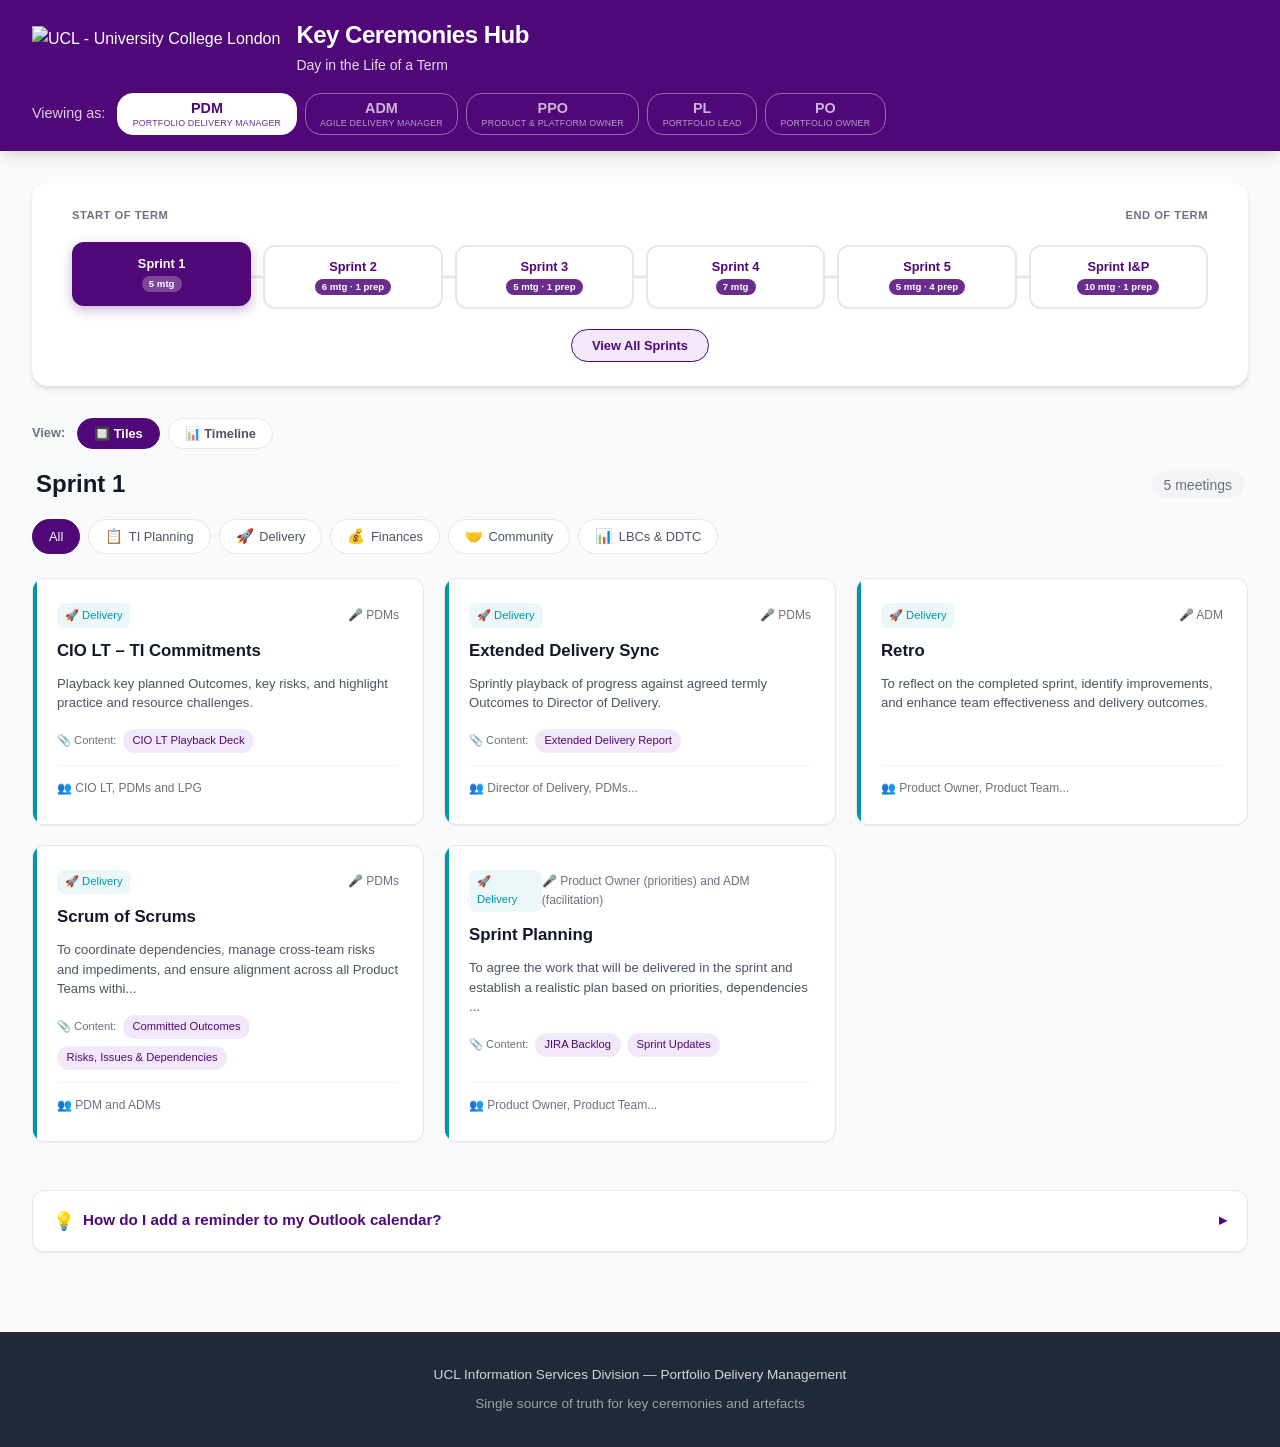
==== preview.html @ ecdcda1d "Add files via upload" ====
<!DOCTYPE html>
<html lang="en">
<head>
    <meta charset="UTF-8">
    <meta name="viewport" content="width=device-width, initial-scale=1.0">
    <title>Key Ceremonies Hub — Day in the Life of a Term | UCL ISD</title>
    <meta name="description" content="A reference guide for Portfolio Delivery Managers at UCL, showing all key ceremonies, meetings, artefacts, and their schedule across sprints.">
    <style>
/* ========== CSS VARIABLES (UCL Branding) ========== */
:root {
    --ucl-purple: #500778;
    --ucl-purple-light: #6B2D8B;
    --ucl-purple-lighter: #F3E8F9;
    --ucl-purple-bg: #FAF5FC;
    --ucl-teal: #0097A9;
    --ucl-orange: #E87722;
    --ucl-red: #8C1515;
    --ucl-green: #2E7D32;
    --white: #FFFFFF;
    --gray-50: #F9FAFB;
    --gray-100: #F3F4F6;
    --gray-200: #E5E7EB;
    --gray-300: #D1D5DB;
    --gray-400: #9CA3AF;
    --gray-500: #6B7280;
    --gray-600: #4B5563;
    --gray-700: #374151;
    --gray-800: #1F2937;
    --gray-900: #111827;
    --shadow-sm: 0 1px 2px rgba(0,0,0,0.05);
    --shadow-md: 0 4px 6px -1px rgba(0,0,0,0.1), 0 2px 4px -1px rgba(0,0,0,0.06);
    --shadow-lg: 0 10px 15px -3px rgba(0,0,0,0.1), 0 4px 6px -2px rgba(0,0,0,0.05);
    --shadow-xl: 0 20px 25px -5px rgba(0,0,0,0.1), 0 10px 10px -5px rgba(0,0,0,0.04);
    --radius-sm: 6px;
    --radius-md: 8px;
    --radius-lg: 12px;
    --radius-xl: 16px;
    --transition: 0.2s ease;
}

/* ========== RESET & BASE ========== */
*, *::before, *::after {
    box-sizing: border-box;
    margin: 0;
    padding: 0;
}

html {
    scroll-behavior: smooth;
}

body {
    font-family: -apple-system, BlinkMacSystemFont, 'Segoe UI', Roboto, 'Helvetica Neue', Arial, sans-serif;
    background: var(--gray-50);
    color: var(--gray-800);
    line-height: 1.6;
    min-height: 100vh;
}

/* ========== ACCESSIBILITY ========== */
/* Skip navigation link */
.skip-link {
    position: absolute;
    top: -100px;
    left: 0;
    background: var(--ucl-purple);
    color: var(--white);
    padding: 0.75rem 1.5rem;
    z-index: 10000;
    font-weight: 600;
    text-decoration: none;
    border-radius: 0 0 var(--radius-md) 0;
}

.skip-link:focus {
    top: 0;
}

/* Screen reader only text */
.sr-only {
    position: absolute;
    width: 1px;
    height: 1px;
    padding: 0;
    margin: -1px;
    overflow: hidden;
    clip: rect(0, 0, 0, 0);
    white-space: nowrap;
    border-width: 0;
}

/* Reduced motion preference */
@media (prefers-reduced-motion: reduce) {
    *, *::before, *::after {
        animation-duration: 0.01ms !important;
        animation-iteration-count: 1 !important;
        transition-duration: 0.01ms !important;
        scroll-behavior: auto !important;
    }
}

/* High contrast mode support */
@media (forced-colors: active) {
    .sprint-card.active {
        border: 3px solid ButtonText;
    }
    
    .meeting-card::before {
        forced-color-adjust: none;
    }
    
    .filter-btn.active {
        border: 2px solid ButtonText;
    }
}

/* Content instructions for artefacts */
.content-instructions {
    font-size: 0.75rem;
    color: var(--gray-500);
    font-style: italic;
    margin-bottom: 0.5rem;
}

/* ========== HEADER ========== */
.site-header {
    background: var(--ucl-purple);
    color: var(--white);
    padding: 1rem 2rem;
    position: sticky;
    top: 0;
    z-index: 100;
    box-shadow: var(--shadow-lg);
}

.header-content {
    max-width: 1400px;
    margin: 0 auto;
    display: flex;
    justify-content: space-between;
    align-items: center;
    flex-wrap: wrap;
    gap: 1rem;
}

.site-title {
    font-size: 1.5rem;
    font-weight: 700;
    letter-spacing: -0.5px;
}

.site-subtitle {
    font-size: 0.875rem;
    opacity: 0.85;
    font-weight: 400;
}

.header-brand {
    display: flex;
    align-items: center;
    gap: 1rem;
}

.ucl-logo {
    height: 40px;
    width: auto;
}

.header-titles {
    display: flex;
    flex-direction: column;
}

.persona-selector {
    display: flex;
    align-items: center;
    gap: 0.75rem;
}

.persona-label {
    font-size: 0.9rem;
    opacity: 0.8;
}

.persona-badges {
    display: flex;
    gap: 0.5rem;
}

.persona-badge {
    display: flex;
    flex-direction: column;
    align-items: center;
    gap: 0.1rem;
    padding: 0.4rem 0.9rem;
    border-radius: 16px;
    border: 1.5px solid rgba(255,255,255,0.4);
    background: transparent;
    color: rgba(255,255,255,0.7);
    cursor: pointer;
    transition: var(--transition);
}

.persona-abbr {
    font-size: 0.9rem;
    font-weight: 700;
}

.persona-full {
    font-size: 0.55rem;
    font-weight: 500;
    opacity: 0.85;
    text-transform: uppercase;
    letter-spacing: 0.2px;
    white-space: nowrap;
}

.persona-badge.active {
    background: var(--white);
    color: var(--ucl-purple);
    border-color: var(--white);
}

.persona-badge.disabled {
    opacity: 0.4;
    cursor: not-allowed;
}

.persona-badge:not(.disabled):hover {
    background: rgba(255, 255, 255, 0.15);
    color: var(--white);
}

.persona-badge.active:hover {
    background: var(--white);
    color: var(--ucl-purple);
}

.persona-badge:focus-visible {
    outline: 3px solid var(--white);
    outline-offset: 2px;
}

/* ========== MAIN CONTENT ========== */
.main-content {
    max-width: 1400px;
    margin: 0 auto;
    padding: 2rem;
}

/* ========== TIMELINE ========== */
.timeline-section {
    background: var(--white);
    border-radius: var(--radius-xl);
    padding: 1.5rem 2rem 1.5rem;
    margin-bottom: 2rem;
    box-shadow: var(--shadow-md);
}

.timeline-header {
    display: flex;
    justify-content: space-between;
    margin-bottom: 1.25rem;
    padding: 0 0.5rem;
}

.timeline-label-start,
.timeline-label-end {
    font-size: 0.7rem;
    color: var(--gray-500);
    font-weight: 600;
    text-transform: uppercase;
    letter-spacing: 0.5px;
}

.timeline-track {
    position: relative;
    padding: 0 0.5rem;
}

.timeline-connector {
    position: absolute;
    top: 50%;
    left: 2rem;
    right: 2rem;
    height: 3px;
    background: var(--gray-200);
    transform: translateY(-50%);
    z-index: 1;
    border-radius: 2px;
}

.timeline-cards {
    position: relative;
    display: flex;
    justify-content: space-between;
    gap: 0.75rem;
    z-index: 2;
}

.sprint-card {
    display: flex;
    flex-direction: column;
    align-items: center;
    gap: 0.3rem;
    padding: 0.75rem 1rem;
    background: var(--white);
    border: 2px solid var(--gray-200);
    border-radius: var(--radius-lg);
    cursor: pointer;
    transition: all 0.25s ease;
    flex: 1;
    min-width: 0;
    position: relative;
}

.sprint-card:hover {
    border-color: var(--ucl-purple);
    background: var(--ucl-purple-lighter);
    transform: translateY(-2px);
    box-shadow: var(--shadow-md);
}

.sprint-card:focus-visible {
    outline: 3px solid var(--ucl-purple);
    outline-offset: 2px;
    border-color: var(--ucl-purple);
}

.sprint-card.active {
    background: var(--ucl-purple);
    border-color: var(--ucl-purple);
    transform: translateY(-3px);
    box-shadow: 0 4px 12px rgba(80, 7, 120, 0.3);
}

.sprint-card-name {
    font-size: 0.8rem;
    font-weight: 700;
    color: var(--ucl-purple);
    text-align: center;
}

.sprint-card.active .sprint-card-name {
    color: var(--white);
}

.sprint-card-count {
    font-size: 0.6rem;
    font-weight: 600;
    color: var(--white);
    background: var(--ucl-purple-light);
    padding: 0.15rem 0.45rem;
    border-radius: 10px;
    min-width: 1.4rem;
    text-align: center;
}

.sprint-card.active .sprint-card-count {
    background: rgba(255, 255, 255, 0.25);
    color: var(--white);
}

.view-all-container {
    display: flex;
    justify-content: center;
    margin-top: 1.25rem;
}

.view-all-btn {
    padding: 0.5rem 1.25rem;
    background: var(--ucl-purple-lighter);
    color: var(--ucl-purple);
    border: 1.5px solid var(--ucl-purple);
    border-radius: 20px;
    font-size: 0.8rem;
    font-weight: 600;
    cursor: pointer;
    transition: var(--transition);
}

.view-all-btn:hover {
    background: var(--ucl-purple);
    color: var(--white);
}

.view-all-btn.active {
    background: var(--ucl-purple);
    color: var(--white);
}

.view-all-btn:focus-visible {
    outline: 3px solid var(--ucl-purple);
    outline-offset: 2px;
}

/* ========== VIEW SWITCHER ========== */
.view-switcher {
    display: flex;
    align-items: center;
    gap: 0.5rem;
    margin-bottom: 1rem;
    flex-wrap: wrap;
}

.view-switcher-label {
    font-size: 0.8rem;
    font-weight: 600;
    color: var(--gray-500);
    margin-right: 0.25rem;
}

.view-btn {
    padding: 0.45rem 1rem;
    border: 1.5px solid var(--gray-200);
    background: var(--white);
    border-radius: 20px;
    font-size: 0.8rem;
    font-weight: 600;
    color: var(--gray-600);
    cursor: pointer;
    transition: var(--transition);
}

.view-btn:hover {
    border-color: var(--ucl-purple);
    color: var(--ucl-purple);
}

.view-btn.active {
    background: var(--ucl-purple);
    color: var(--white);
    border-color: var(--ucl-purple);
}

.view-btn:focus-visible {
    outline: 3px solid var(--ucl-purple);
    outline-offset: 2px;
}

/* Ensure the hidden attribute always wins over display rules */
[hidden] {
    display: none !important;
}

/* ========== TIMELINE / GANTT VIEW ========== */
.timeline-gantt-view {
    margin-bottom: 3rem;
    overflow-x: auto;
}

.gantt-table {
    min-width: 640px;
    background: var(--white);
    border-radius: var(--radius-lg);
    border: 1px solid var(--gray-200);
    box-shadow: var(--shadow-sm);
    overflow: hidden;
}

.gantt-row {
    display: grid;
    grid-template-columns: 240px repeat(var(--sprint-cols, 6), 1fr);
    border-bottom: 1px solid var(--gray-100);
}

.gantt-row:last-child {
    border-bottom: none;
}

.gantt-head {
    background: var(--ucl-purple);
}

.gantt-cell {
    padding: 0.6rem 0.5rem;
    display: flex;
    align-items: center;
    justify-content: center;
    gap: 0.25rem;
    min-height: 44px;
    border-right: 1px solid var(--gray-100);
}

.gantt-cell:last-child {
    border-right: none;
}

.gantt-colhead {
    font-size: 0.72rem;
    font-weight: 700;
    color: var(--white);
    text-transform: uppercase;
}

.gantt-rowlabel {
    justify-content: flex-start;
    font-size: 0.8rem;
    font-weight: 600;
    color: var(--gray-800);
    text-align: left;
    background: var(--gray-50);
}

.gantt-head .gantt-rowlabel {
    background: transparent;
    color: var(--white);
}

.gantt-meeting-label {
    border: none;
    cursor: pointer;
    width: 100%;
    gap: 0.4rem;
    transition: var(--transition);
}

.gantt-meeting-label:hover {
    background: var(--ucl-purple-lighter);
    color: var(--ucl-purple);
}

.gantt-meeting-label:focus-visible {
    outline: 3px solid var(--ucl-purple);
    outline-offset: -3px;
}

.gantt-dot {
    width: 10px;
    height: 10px;
    border-radius: 50%;
    flex-shrink: 0;
}

.gantt-bar.meeting {
    display: block;
    width: 70%;
    height: 10px;
    border-radius: 5px;
}

.gantt-bar.prep {
    font-size: 0.9rem;
    line-height: 1;
}

.gantt-cell-clickable {
    border: none;
    border-right: 1px solid var(--gray-100);
    background: transparent;
    cursor: pointer;
    transition: var(--transition);
    font: inherit;
}

.gantt-cell-clickable:hover {
    background: var(--ucl-purple-lighter);
}

.gantt-cell-clickable:focus-visible {
    outline: 3px solid var(--ucl-purple);
    outline-offset: -3px;
}

.gantt-legend {
    display: flex;
    gap: 1.5rem;
    padding: 0.75rem 1rem;
    font-size: 0.75rem;
    color: var(--gray-600);
}

.gantt-legend-item {
    display: flex;
    align-items: center;
    gap: 0.4rem;
}

.gantt-legend-bar {
    width: 24px;
    height: 10px;
    border-radius: 5px;
    background: var(--ucl-purple);
    display: inline-block;
}

/* ========== SPRINT HEADER ========== */
.sprint-header {
    display: flex;
    justify-content: space-between;
    align-items: center;
    margin-bottom: 1rem;
    padding: 0 0.25rem;
}

.sprint-title {
    font-size: 1.5rem;
    font-weight: 700;
    color: var(--gray-900);
}

.sprint-count {
    font-size: 0.875rem;
    color: var(--gray-500);
    background: var(--gray-100);
    padding: 0.35rem 0.75rem;
    border-radius: 20px;
}

/* ========== CATEGORY FILTER ========== */
.category-filter {
    display: flex;
    gap: 0.5rem;
    margin-bottom: 1.5rem;
    flex-wrap: wrap;
}

.filter-btn {
    padding: 0.5rem 1rem;
    border: 1.5px solid var(--gray-200);
    background: var(--white);
    border-radius: 20px;
    font-size: 0.8rem;
    font-weight: 500;
    color: var(--gray-600);
    cursor: pointer;
    transition: var(--transition);
    display: flex;
    align-items: center;
    gap: 0.35rem;
}

.filter-btn:hover {
    border-color: var(--ucl-purple);
    color: var(--ucl-purple);
}

.filter-btn.active {
    background: var(--ucl-purple);
    color: var(--white);
    border-color: var(--ucl-purple);
}

.filter-icon {
    font-size: 0.9rem;
}

/* ========== MEETINGS GRID ========== */
.meetings-grid {
    display: grid;
    grid-template-columns: repeat(auto-fill, minmax(380px, 1fr));
    gap: 1.25rem;
    margin-bottom: 3rem;
}

.meeting-card {
    background: var(--white);
    border-radius: var(--radius-lg);
    padding: 1.5rem;
    box-shadow: var(--shadow-sm);
    border: 1px solid var(--gray-200);
    cursor: pointer;
    transition: var(--transition);
    display: flex;
    flex-direction: column;
    gap: 0.75rem;
    position: relative;
    overflow: hidden;
}

.meeting-card::before {
    content: '';
    position: absolute;
    top: 0;
    left: 0;
    width: 4px;
    height: 100%;
    border-radius: 4px 0 0 4px;
}

.meeting-card[data-category="ti-planning"]::before { background: var(--ucl-purple); }
.meeting-card[data-category="delivery"]::before { background: var(--ucl-teal); }
.meeting-card[data-category="finances"]::before { background: var(--ucl-orange); }
.meeting-card[data-category="community"]::before { background: #00847C; }
.meeting-card[data-category="lbcs-ddtc"]::before { background: var(--ucl-red); }

.meeting-card:hover {
    box-shadow: var(--shadow-lg);
    transform: translateY(-2px);
    border-color: var(--gray-300);
}

.meeting-card:focus-visible {
    outline: 3px solid var(--ucl-purple);
    outline-offset: 2px;
    box-shadow: var(--shadow-lg);
}

.card-top {
    display: flex;
    justify-content: space-between;
    align-items: center;
}

.card-category {
    font-size: 0.7rem;
    font-weight: 500;
    padding: 0.2rem 0.5rem;
    border-radius: 8px;
}

.card-category[data-category="ti-planning"] {
    background: rgba(80, 7, 120, 0.08);
    color: var(--ucl-purple);
}
.card-category[data-category="delivery"] {
    background: rgba(0, 151, 169, 0.08);
    color: var(--ucl-teal);
}
.card-category[data-category="finances"] {
    background: rgba(232, 119, 34, 0.08);
    color: var(--ucl-orange);
}
.card-category[data-category="community"] {
    background: rgba(0, 132, 124, 0.08);
    color: #00847C;
}
.card-category[data-category="lbcs-ddtc"] {
    background: rgba(140, 21, 21, 0.08);
    color: var(--ucl-red);
}

.card-presenter {
    font-size: 0.75rem;
    color: var(--gray-500);
    font-weight: 500;
}

.card-title {
    font-size: 1.05rem;
    font-weight: 600;
    color: var(--gray-900);
    line-height: 1.3;
}

.card-why {
    font-size: 0.82rem;
    color: var(--gray-600);
    line-height: 1.5;
}

.card-content-row {
    display: flex;
    flex-wrap: wrap;
    align-items: center;
    gap: 0.4rem;
    padding-top: 0.25rem;
}

.card-content-label {
    font-size: 0.7rem;
    color: var(--gray-500);
    font-weight: 500;
}

.card-content-pill {
    font-size: 0.7rem;
    padding: 0.2rem 0.6rem;
    background: var(--ucl-purple-lighter);
    color: var(--ucl-purple);
    border-radius: 12px;
    font-weight: 500;
}

.card-footer {
    margin-top: auto;
    padding-top: 0.5rem;
    border-top: 1px solid var(--gray-100);
}

.card-who {
    font-size: 0.75rem;
    color: var(--gray-500);
}

/* ========== PREP REMINDER CARDS ========== */
.prep-reminder-card {
    background: #FFFBEB;
    border-radius: var(--radius-lg);
    padding: 1.25rem 1.5rem;
    box-shadow: var(--shadow-sm);
    border: 2px dashed #F59E0B;
    cursor: pointer;
    transition: var(--transition);
    display: flex;
    flex-direction: column;
    gap: 0.6rem;
}

.prep-reminder-card:hover {
    box-shadow: var(--shadow-lg);
    transform: translateY(-2px);
    border-color: #D97706;
    background: #FEF3C7;
}

.prep-reminder-card:focus-visible {
    outline: 3px solid #F59E0B;
    outline-offset: 2px;
}

.prep-reminder-header {
    display: flex;
    justify-content: space-between;
    align-items: center;
}

.prep-reminder-badge {
    font-size: 0.7rem;
    font-weight: 700;
    color: #92400E;
    background: #FDE68A;
    padding: 0.25rem 0.6rem;
    border-radius: 12px;
    text-transform: uppercase;
    letter-spacing: 0.3px;
}

.prep-reminder-title {
    font-size: 0.95rem;
    font-weight: 600;
    color: #92400E;
}

.prep-reminder-message {
    font-size: 0.8rem;
    color: #78350F;
    line-height: 1.5;
}

.prep-reminder-checklist {
    background: rgba(255, 255, 255, 0.6);
    border-radius: var(--radius-sm);
    padding: 0.6rem 0.75rem;
    margin-top: 0.25rem;
}

.prep-checklist-label {
    font-size: 0.7rem;
    font-weight: 700;
    color: #92400E;
    text-transform: uppercase;
    letter-spacing: 0.3px;
}

.prep-reminder-checklist ul {
    margin: 0.4rem 0 0;
    padding: 0;
    list-style: none;
}

.prep-reminder-checklist li {
    font-size: 0.78rem;
    color: #78350F;
    line-height: 1.5;
    padding-left: 1.3rem;
    position: relative;
    margin-bottom: 0.2rem;
}

.prep-reminder-checklist li::before {
    content: '☐';
    position: absolute;
    left: 0;
    color: #B45309;
    font-size: 0.9rem;
}

.prep-reminder-footer {
    display: flex;
    justify-content: space-between;
    align-items: center;
    padding-top: 0.5rem;
    border-top: 1px solid #FDE68A;
    margin-top: auto;
}

.prep-reminder-meeting-sprint {
    font-size: 0.75rem;
    color: #92400E;
}

.prep-reminder-action {
    font-size: 0.7rem;
    font-weight: 600;
    color: #B45309;
}

.prep-reminder-calendar {
    margin-top: 0.6rem;
}

.outlook-btn {
    width: 100%;
    padding: 0.5rem 0.75rem;
    background: var(--white);
    border: 1.5px solid #F59E0B;
    border-radius: var(--radius-md);
    font-size: 0.8rem;
    font-weight: 600;
    color: #B45309;
    cursor: pointer;
    transition: var(--transition);
}

.outlook-btn:hover {
    background: #F59E0B;
    color: var(--white);
}

.outlook-btn:focus-visible {
    outline: 3px solid #F59E0B;
    outline-offset: 2px;
}

/* ========== EMPTY STATE ========== */
.empty-state {
    grid-column: 1 / -1;
    text-align: center;
    padding: 3rem;
    color: var(--gray-500);
}

.empty-state-icon {
    font-size: 3rem;
    margin-bottom: 1rem;
}

.empty-state-text {
    font-size: 1rem;
    font-weight: 500;
}

/* ========== DETAIL PANEL (MODAL) ========== */
.detail-overlay {
    position: fixed;
    top: 0;
    left: 0;
    width: 100%;
    height: 100%;
    background: rgba(0, 0, 0, 0.5);
    z-index: 1000;
    display: none;
    align-items: center;
    justify-content: center;
    padding: 2rem;
    opacity: 0;
    transition: opacity 0.3s ease;
}

.detail-overlay.visible {
    display: flex;
    opacity: 1;
}

.detail-panel {
    background: var(--white);
    border-radius: var(--radius-xl);
    width: 100%;
    max-width: 700px;
    max-height: 85vh;
    overflow-y: auto;
    padding: 2rem;
    position: relative;
    box-shadow: var(--shadow-xl);
    animation: slideUp 0.3s ease;
}

/* Artefact panel removed - now inline */

/* ========== REMINDER DETAIL PANEL ========== */
.reminder-panel {
    max-width: 600px;
    border-top: 4px solid #F59E0B;
}

.reminder-detail-badge {
    padding: 0.3rem 0.75rem;
    border-radius: 12px;
    font-size: 0.7rem;
    font-weight: 700;
    background: #FDE68A;
    color: #92400E;
    text-transform: uppercase;
    letter-spacing: 0.3px;
}

.reminder-checklist-list {
    list-style: none;
    padding: 0;
    margin: 0;
}

.reminder-checklist-list li {
    font-size: 0.9rem;
    color: var(--gray-700);
    padding: 0.4rem 0;
    padding-left: 1.6rem;
    position: relative;
    line-height: 1.5;
}

.reminder-checklist-list li::before {
    content: '☐';
    position: absolute;
    left: 0;
    color: #B45309;
    font-size: 1rem;
    font-weight: 700;
}

.reminder-actions {
    display: flex;
    flex-wrap: wrap;
    gap: 0.6rem;
}

.reminder-actions .outlook-btn {
    width: auto;
    flex: 1;
    min-width: 200px;
}

.view-meeting-btn {
    flex: 1;
    min-width: 160px;
    padding: 0.5rem 0.75rem;
    background: var(--gray-100);
    border: 1.5px solid var(--gray-300);
    border-radius: var(--radius-md);
    font-size: 0.8rem;
    font-weight: 600;
    color: var(--gray-700);
    cursor: pointer;
    transition: var(--transition);
}

.view-meeting-btn:hover {
    background: var(--ucl-purple-lighter);
    border-color: var(--ucl-purple);
    color: var(--ucl-purple);
}

.view-meeting-btn:focus-visible {
    outline: 3px solid var(--ucl-purple);
    outline-offset: 2px;
}

@keyframes slideUp {
    from {
        transform: translateY(20px);
        opacity: 0;
    }
    to {
        transform: translateY(0);
        opacity: 1;
    }
}

.detail-close {
    position: absolute;
    top: 1rem;
    right: 1rem;
    width: 36px;
    height: 36px;
    border-radius: 50%;
    border: none;
    background: var(--gray-100);
    color: var(--gray-600);
    font-size: 1.5rem;
    cursor: pointer;
    display: flex;
    align-items: center;
    justify-content: center;
    transition: var(--transition);
}

.detail-close:hover {
    background: var(--gray-200);
    color: var(--gray-800);
}

.detail-header {
    display: flex;
    gap: 0.5rem;
    margin-bottom: 0.75rem;
    flex-wrap: wrap;
}

.detail-category-badge,
.detail-sprint-badge {
    padding: 0.3rem 0.75rem;
    border-radius: 12px;
    font-size: 0.7rem;
    font-weight: 600;
}

.detail-sprint-badge {
    background: var(--gray-100);
    color: var(--gray-600);
}

/* Artefact badge removed - now inline */

.detail-title {
    font-size: 1.5rem;
    font-weight: 700;
    color: var(--gray-900);
    margin-bottom: 1.5rem;
    padding-right: 2rem;
}

.detail-sections {
    display: flex;
    flex-direction: column;
    gap: 1.5rem;
}

.detail-section h3 {
    font-size: 0.85rem;
    font-weight: 600;
    color: var(--gray-500);
    text-transform: uppercase;
    letter-spacing: 0.5px;
    margin-bottom: 0.5rem;
    display: flex;
    align-items: center;
    gap: 0.4rem;
}

.section-icon {
    font-size: 1rem;
}

.detail-section p {
    font-size: 0.9rem;
    color: var(--gray-700);
    line-height: 1.7;
}

.outcome-box {
    margin-top: 0.75rem;
    padding: 0.75rem 1rem;
    background: var(--gray-50);
    border-left: 3px solid var(--ucl-purple);
    border-radius: 0 var(--radius-sm) var(--radius-sm) 0;
}

.outcome-box strong {
    font-size: 0.8rem;
    color: var(--ucl-purple);
    text-transform: uppercase;
    letter-spacing: 0.3px;
}

.outcome-box p {
    margin-top: 0.25rem;
    font-size: 0.85rem;
}

/* Key responsibilities list */
#detailResponsibilities {
    list-style: none;
    padding: 0;
    margin: 0;
}

#detailResponsibilities li {
    font-size: 0.9rem;
    color: var(--gray-700);
    padding: 0.35rem 0;
    padding-left: 1.5rem;
    position: relative;
    line-height: 1.5;
}

#detailResponsibilities li::before {
    content: '✓';
    position: absolute;
    left: 0;
    color: var(--ucl-green);
    font-weight: 700;
}

/* Content links (artefacts) */
.content-links {
    display: flex;
    flex-direction: column;
    gap: 0.5rem;
}

.content-link {
    display: inline-flex;
    align-items: center;
    gap: 0.4rem;
    padding: 0.6rem 1rem;
    background: var(--ucl-purple-lighter);
    border: 1.5px solid rgba(80, 7, 120, 0.2);
    border-radius: var(--radius-md);
    font-size: 0.85rem;
    color: var(--ucl-purple);
    font-weight: 500;
    cursor: pointer;
    transition: var(--transition);
    text-decoration: none;
}

.content-link:hover {
    background: var(--ucl-purple);
    color: var(--white);
    border-color: var(--ucl-purple);
}

.content-link.expanded {
    background: var(--ucl-purple);
    color: var(--white);
    border-color: var(--ucl-purple);
}

/* Inline artefact preview */
.content-preview {
    margin-top: 0.75rem;
}

.artefact-inline-preview {
    background: var(--gray-50);
    border: 1px solid var(--gray-200);
    border-radius: var(--radius-md);
    padding: 1rem;
    animation: slideDown 0.2s ease;
}

@keyframes slideDown {
    from { opacity: 0; transform: translateY(-8px); }
    to { opacity: 1; transform: translateY(0); }
}

.preview-title {
    font-size: 0.9rem;
    font-weight: 600;
    color: var(--gray-800);
    margin-bottom: 0.5rem;
}

.preview-description {
    font-size: 0.8rem;
    color: var(--gray-600);
    line-height: 1.5;
    margin-bottom: 0.75rem;
}

.preview-screenshots {
    display: flex;
    flex-direction: column;
    gap: 0.5rem;
}

.preview-screenshot-item {
    border: 1px solid var(--gray-200);
    border-radius: var(--radius-sm);
    overflow: hidden;
    cursor: pointer;
    transition: var(--transition);
}

.preview-screenshot-item:hover {
    box-shadow: var(--shadow-md);
    border-color: var(--ucl-purple);
}

.preview-screenshot-img {
    width: 100%;
    height: auto;
    display: block;
}

.screenshot-hint {
    text-align: center;
    font-size: 0.7rem;
    color: var(--gray-400);
    padding: 0.4rem;
    margin: 0;
}

/* Attendees */
.attendees-list {
    display: flex;
    flex-wrap: wrap;
    gap: 0.4rem;
}

.attendee-tag {
    padding: 0.3rem 0.7rem;
    background: var(--gray-100);
    border-radius: 16px;
    font-size: 0.8rem;
    color: var(--gray-700);
}

/* Back to meeting button - REMOVED (artefacts now inline) */

/* Screenshot gallery in artefact panel - REMOVED (now inline) */

/* Lightbox (full-screen image zoom) */
.lightbox-overlay {
    position: fixed;
    top: 0;
    left: 0;
    width: 100%;
    height: 100%;
    background: rgba(0, 0, 0, 0.9);
    z-index: 2000;
    display: none;
    align-items: center;
    justify-content: center;
    padding: 2rem;
    cursor: pointer;
}

.lightbox-overlay.visible {
    display: flex;
}

.lightbox-image {
    max-width: 95%;
    max-height: 90vh;
    object-fit: contain;
    border-radius: var(--radius-md);
    box-shadow: 0 0 40px rgba(0,0,0,0.5);
    animation: lightboxZoom 0.3s ease;
}

@keyframes lightboxZoom {
    from {
        transform: scale(0.8);
        opacity: 0;
    }
    to {
        transform: scale(1);
        opacity: 1;
    }
}

.lightbox-close {
    position: absolute;
    top: 1.5rem;
    right: 1.5rem;
    width: 44px;
    height: 44px;
    border-radius: 50%;
    border: none;
    background: rgba(255,255,255,0.15);
    color: var(--white);
    font-size: 2rem;
    cursor: pointer;
    display: flex;
    align-items: center;
    justify-content: center;
    transition: var(--transition);
    z-index: 2001;
}

.lightbox-close:hover {
    background: rgba(255,255,255,0.3);
}

/* ========== HELP SECTION ========== */
.help-section {
    margin: 1rem 0 3rem;
}

.help-details {
    background: var(--white);
    border: 1px solid var(--gray-200);
    border-radius: var(--radius-lg);
    box-shadow: var(--shadow-sm);
    overflow: hidden;
}

.help-summary {
    padding: 1rem 1.25rem;
    font-size: 0.95rem;
    font-weight: 600;
    color: var(--ucl-purple);
    cursor: pointer;
    display: flex;
    align-items: center;
    gap: 0.5rem;
    list-style: none;
    user-select: none;
}

.help-summary::-webkit-details-marker {
    display: none;
}

.help-summary::after {
    content: '▸';
    margin-left: auto;
    transition: transform 0.2s ease;
}

.help-details[open] .help-summary::after {
    transform: rotate(90deg);
}

.help-summary:hover {
    background: var(--ucl-purple-lighter);
}

.help-summary:focus-visible {
    outline: 3px solid var(--ucl-purple);
    outline-offset: -3px;
}

.help-icon {
    font-size: 1.1rem;
}

.help-content {
    padding: 0 1.25rem 1.25rem;
    border-top: 1px solid var(--gray-100);
}

.help-content p {
    font-size: 0.85rem;
    color: var(--gray-700);
    line-height: 1.6;
    margin-top: 0.75rem;
}

.help-steps {
    margin: 0.75rem 0 0 1.25rem;
    padding: 0;
}

.help-steps li {
    font-size: 0.85rem;
    color: var(--gray-700);
    line-height: 1.6;
    margin-bottom: 0.4rem;
}

.help-content code {
    background: var(--gray-100);
    padding: 0.1rem 0.35rem;
    border-radius: 4px;
    font-size: 0.8rem;
    color: var(--ucl-purple);
}

.help-note {
    font-size: 0.8rem !important;
    color: var(--gray-500) !important;
    font-style: italic;
    padding: 0.75rem;
    background: var(--gray-50);
    border-radius: var(--radius-md);
    border-left: 3px solid var(--ucl-purple);
    margin-top: 1rem !important;
}

/* ========== FOOTER ========== */
.site-footer {
    background: var(--gray-800);
    color: var(--gray-300);
    padding: 2rem;
    text-align: center;
}

.footer-content p {
    font-size: 0.85rem;
}

.footer-note {
    font-size: 0.75rem;
    opacity: 0.7;
    margin-top: 0.5rem;
}

/* ========== RESPONSIVE ========== */
@media (max-width: 768px) {
    .header-content {
        flex-direction: column;
        align-items: flex-start;
    }

    /* On mobile, hide the long full-name labels to save space (tooltip still available) */
    .persona-full {
        display: none;
    }

    .main-content {
        padding: 1rem;
    }

    .timeline-section {
        padding: 1.25rem 1rem;
    }

    .timeline-cards {
        flex-wrap: wrap;
        gap: 0.5rem;
    }

    .sprint-card {
        flex: 0 0 calc(33.33% - 0.5rem);
        padding: 0.6rem 0.5rem;
    }

    .sprint-card-number {
        font-size: 0.95rem;
    }

    .sprint-card-name {
        font-size: 0.55rem;
    }

    .timeline-connector {
        display: none;
    }

    .meetings-grid {
        grid-template-columns: 1fr;
    }

    .category-filter {
        overflow-x: auto;
        flex-wrap: nowrap;
        padding-bottom: 0.5rem;
    }

    .filter-btn {
        white-space: nowrap;
    }

    .detail-overlay {
        padding: 1rem;
    }

    .detail-panel {
        padding: 1.5rem;
        max-height: 90vh;
    }

    .detail-title {
        font-size: 1.25rem;
    }

    .sprint-header {
        flex-direction: column;
        align-items: flex-start;
        gap: 0.5rem;
    }

    .view-all-btn {
        width: 100%;
    }
}

@media (max-width: 480px) {
    .sprint-card {
        flex: 0 0 calc(33.33% - 0.35rem);
        padding: 0.5rem 0.35rem;
    }

    .sprint-card-count {
        display: none;
    }
}

</style>
</head>
<body>
    <!-- Skip Navigation Link (for keyboard/screen reader users) -->
    <a href="#main-content" class="skip-link">Skip to main content</a>

    <!-- Header -->
    <header class="site-header" role="banner">
        <div class="header-content">
            <div class="header-left">
                <div class="header-brand">
                    <img src="Images/ucl-logo-white.png" alt="UCL - University College London" class="ucl-logo" />
                    <div class="header-titles">
                        <h1 class="site-title">Key Ceremonies Hub</h1>
                        <p class="site-subtitle">Day in the Life of a Term</p>
                    </div>
                </div>
            </div>
            <div class="header-right">
                <nav class="persona-selector" aria-label="Role selector">
                    <span class="persona-label" id="persona-label">Viewing as:</span>
                    <div class="persona-badges" role="group" aria-labelledby="persona-label">
                        <button class="persona-badge active" data-persona="pdm" aria-pressed="true" aria-label="View as Portfolio Delivery Manager" title="Portfolio Delivery Manager">
                            <span class="persona-abbr">PDM</span>
                            <span class="persona-full">Portfolio Delivery Manager</span>
                        </button>
                        <button class="persona-badge" data-persona="adm" aria-pressed="false" aria-label="View as Agile Delivery Manager" title="Agile Delivery Manager">
                            <span class="persona-abbr">ADM</span>
                            <span class="persona-full">Agile Delivery Manager</span>
                        </button>
                        <button class="persona-badge" data-persona="ppo" aria-pressed="false" aria-label="View as Product and Platform Owner" title="Product & Platform Owner">
                            <span class="persona-abbr">PPO</span>
                            <span class="persona-full">Product &amp; Platform Owner</span>
                        </button>
                        <button class="persona-badge" data-persona="pl" aria-pressed="false" aria-label="View as Portfolio Lead" title="Portfolio Lead">
                            <span class="persona-abbr">PL</span>
                            <span class="persona-full">Portfolio Lead</span>
                        </button>
                        <button class="persona-badge" data-persona="po" aria-pressed="false" aria-label="View as Portfolio Owner" title="Portfolio Owner">
                            <span class="persona-abbr">PO</span>
                            <span class="persona-full">Portfolio Owner</span>
                        </button>
                    </div>
                </nav>
            </div>
        </div>
    </header>

    <!-- Main Content -->
    <main class="main-content" id="main-content" role="main">
        <!-- Timeline Section -->
        <section class="timeline-section" aria-label="Sprint timeline navigation">
            <p class="sr-only">Select a sprint to view its ceremonies. Each sprint card shows the number of meetings in that sprint.</p>
            <div class="timeline-header">
                <span class="timeline-label-start">Start of Term</span>
                <span class="timeline-label-end">End of Term</span>
            </div>
            <div class="timeline-track" role="toolbar" aria-label="Sprint selection">
                <div class="timeline-connector" aria-hidden="true"></div>
                <div class="timeline-cards" id="timelineCards">
                    <!-- Sprint cards populated by JavaScript -->
                </div>
            </div>
            <div class="view-all-container">
                <button class="view-all-btn" id="viewAllBtn" aria-pressed="false" aria-label="View all sprints together">View All Sprints</button>
            </div>
        </section>

        <!-- View Switcher -->
        <section class="view-switcher" aria-label="Choose how to display ceremonies" role="toolbar">
            <span class="view-switcher-label">View:</span>
            <button class="view-btn active" data-view="tiles" aria-pressed="true">🔲 Tiles</button>
            <button class="view-btn" data-view="timeline" aria-pressed="false">📊 Timeline</button>
        </section>

        <!-- Sprint Header -->
        <section class="sprint-header" id="sprintHeader" aria-live="polite">
            <h2 class="sprint-title" id="sprintTitle">Sprint 1</h2>
            <div class="sprint-meta">
                <span class="sprint-count" id="sprintCount" aria-live="polite"></span>
            </div>
        </section>

        <!-- Category Filter -->
        <section class="category-filter" aria-label="Filter meetings by category" role="toolbar">
            <button class="filter-btn active" data-category="all" aria-pressed="true">All</button>
            <button class="filter-btn" data-category="ti-planning" aria-pressed="false">
                <span class="filter-icon" aria-hidden="true">📋</span> TI Planning
            </button>
            <button class="filter-btn" data-category="delivery" aria-pressed="false">
                <span class="filter-icon" aria-hidden="true">🚀</span> Delivery
            </button>
            <button class="filter-btn" data-category="finances" aria-pressed="false">
                <span class="filter-icon" aria-hidden="true">💰</span> Finances
            </button>
            <button class="filter-btn" data-category="community" aria-pressed="false">
                <span class="filter-icon" aria-hidden="true">🤝</span> Community
            </button>
            <button class="filter-btn" data-category="lbcs-ddtc" aria-pressed="false">
                <span class="filter-icon" aria-hidden="true">📊</span> LBCs & DDTC
            </button>
        </section>

        <!-- Tiles view (default) -->
        <section class="meetings-grid" id="meetingsGrid" aria-label="List of ceremonies" aria-live="polite">
            <!-- Populated by JavaScript -->
        </section>

        <!-- Timeline / Gantt view -->
        <section class="timeline-gantt-view" id="timelineGanttView" aria-label="Ceremonies across all sprints" aria-live="polite" hidden>
            <!-- Populated by JavaScript -->
        </section>

        <!-- Meeting Detail Panel (Modal) -->
        <div class="detail-overlay" id="detailOverlay" role="dialog" aria-modal="true" aria-labelledby="detailTitle">
            <div class="detail-panel" id="detailPanel">
                <button class="detail-close" id="detailClose" aria-label="Close meeting details">&times;</button>
                <div class="detail-header">
                    <span class="detail-category-badge" id="detailCategoryBadge"></span>
                    <span class="detail-sprint-badge" id="detailSprintBadge"></span>
                </div>
                <h2 class="detail-title" id="detailTitle"></h2>
                
                <div class="detail-sections">
                    <div class="detail-section">
                        <h3><span class="section-icon" aria-hidden="true">🎤</span> Presenter</h3>
                        <p id="detailPresenter"></p>
                    </div>

                    <div class="detail-section">
                        <h3><span class="section-icon" aria-hidden="true">🎯</span> Why</h3>
                        <p id="detailWhy"></p>
                        <div class="outcome-box" id="detailOutcomeBox">
                            <strong>Outcome:</strong>
                            <p id="detailOutcome"></p>
                        </div>
                    </div>

                    <div class="detail-section" id="contentSection">
                        <h3><span class="section-icon" aria-hidden="true">📎</span> Content</h3>
                        <p class="content-instructions">Click an artefact below to view its description and example screenshot.</p>
                        <div class="content-links" id="detailContent" role="group" aria-label="Artefacts for this meeting"></div>
                        <div class="content-preview" id="contentPreview" aria-live="polite"></div>
                    </div>

                    <div class="detail-section">
                        <h3><span class="section-icon" aria-hidden="true">👥</span> Who</h3>
                        <div id="detailAttendees"></div>
                    </div>

                    <div class="detail-section" id="responsibilitiesSection">
                        <h3><span class="section-icon" aria-hidden="true">✅</span> Key Responsibilities</h3>
                        <ul id="detailResponsibilities"></ul>
                    </div>
                </div>
            </div>
        </div>

        <!-- Prep Reminder Detail Panel (Modal) -->
        <div class="detail-overlay" id="reminderOverlay" role="dialog" aria-modal="true" aria-labelledby="reminderTitle">
            <div class="detail-panel reminder-panel" id="reminderPanel">
                <button class="detail-close" id="reminderClose" aria-label="Close reminder details">&times;</button>
                <div class="detail-header">
                    <span class="reminder-detail-badge">⏰ Prep Reminder</span>
                    <span class="detail-sprint-badge" id="reminderSprintBadge"></span>
                </div>
                <h2 class="detail-title" id="reminderTitle"></h2>

                <div class="detail-sections">
                    <div class="detail-section">
                        <h3><span class="section-icon" aria-hidden="true">✍️</span> What you need to do</h3>
                        <p id="reminderMessage"></p>
                    </div>

                    <div class="detail-section" id="reminderChecklistSection">
                        <h3><span class="section-icon" aria-hidden="true">✅</span> Checklist</h3>
                        <ul id="reminderChecklist" class="reminder-checklist-list"></ul>
                    </div>

                    <div class="detail-section">
                        <h3><span class="section-icon" aria-hidden="true">📅</span> When</h3>
                        <p id="reminderWhen"></p>
                    </div>

                    <div class="detail-section">
                        <div class="reminder-actions">
                            <button class="outlook-btn" id="reminderOutlookBtn">📅 Add reminder to Outlook</button>
                            <button class="view-meeting-btn" id="reminderViewMeetingBtn">View meeting details →</button>
                        </div>
                    </div>
                </div>
            </div>
        </div>

        <!-- Image Lightbox (full-screen zoom) -->
        <div class="lightbox-overlay" id="lightboxOverlay" role="dialog" aria-modal="true" aria-label="Enlarged artefact image">
            <button class="lightbox-close" id="lightboxClose" aria-label="Close enlarged image">&times;</button>
            <img class="lightbox-image" id="lightboxImage" alt="" />
        </div>

        <!-- Help: Adding reminders to Outlook -->
        <section class="help-section" aria-label="How to add reminders to Outlook">
            <details class="help-details">
                <summary class="help-summary">
                    <span class="help-icon" aria-hidden="true">💡</span>
                    How do I add a reminder to my Outlook calendar?
                </summary>
                <div class="help-content">
                    <p>Prep reminders show in the sprint <strong>before</strong> a meeting, so you have time to prepare. To add one to your calendar:</p>
                    <ol class="help-steps">
                        <li>Click a sprint on the timeline that has a <strong>⏰ Prep Reminder</strong> card.</li>
                        <li>On the reminder card, click <strong>📅 Add reminder to Outlook</strong>.</li>
                        <li>A small calendar file (<code>.ics</code>) will download.</li>
                        <li>Open the downloaded file — it will open in Outlook (or your default calendar app).</li>
                        <li>In Outlook, click <strong>Save &amp; Close</strong> to add it to your calendar.</li>
                    </ol>
                    <p class="help-note">The reminder is created as an all-day event on the first day of the prep sprint. It works with Outlook, Google Calendar, and Apple Calendar. Your other meetings are already in your team diaries — these reminders are just to prompt you to start preparing.</p>
                </div>
            </details>
        </section>
    </main>

    <!-- Footer -->
    <footer class="site-footer" role="contentinfo">
        <div class="footer-content">
            <p>UCL Information Services Division — Portfolio Delivery Management</p>
            <p class="footer-note">Single source of truth for key ceremonies and artefacts</p>
        </div>
    </footer>

    <script>
// Key Ceremonies Hub - Meeting Data
const CEREMONIES_DATA = {
  // ============================================================
  // TERM CONFIGURATION — edit this each term
  // ------------------------------------------------------------
  // 1. hasExtraSprint6: set to true ONLY for the long term (once
  //    a year) that has an extra 2-week Sprint 6 before I&A.
  //    Leave as false for normal terms (5 sprints + I&A).
  // 2. sprintStartDates: the Monday each sprint begins, written as
  //    "YYYY-MM-DD" (year-month-day). Used for Outlook reminders.
  //    Update these 7 dates at the start of each term.
  // ============================================================
  termConfig: {
    hasExtraSprint6: false,
    sprintStartDates: {
      "sprint-1":    "2026-10-19",
      "sprint-2":    "2026-11-02",
      "sprint-3":    "2026-11-16",
      "sprint-4":    "2026-11-30",
      "sprint-5":    "2026-12-14",
      "sprint-6":    "2026-12-28",
      "sprint-6-ia": "2027-01-04"
    }
  },

  personas: [
    { id: "pdm", name: "Portfolio Delivery Manager", shortName: "PDM", active: true },
    { id: "adm", name: "Agile Delivery Manager", shortName: "ADM", active: true },
    { id: "ppo", name: "Product & Platform Owner", shortName: "PPO", active: true },
    { id: "pl", name: "Portfolio Lead", shortName: "PL", active: true },
    { id: "po", name: "Portfolio Owner", shortName: "PO", active: true }
  ],

  // Note: "sprint-6" is the OPTIONAL extra sprint (only shown when
  // termConfig.hasExtraSprint6 is true). "sprint-6-ia" is always the
  // final Innovation & Adapt sprint.
  sprints: [
    { id: "sprint-1", name: "Sprint 1", shortName: "Sprint 1", position: 1, optional: false },
    { id: "sprint-2", name: "Sprint 2", shortName: "Sprint 2", position: 2, optional: false },
    { id: "sprint-3", name: "Sprint 3", shortName: "Sprint 3", position: 3, optional: false },
    { id: "sprint-4", name: "Sprint 4", shortName: "Sprint 4", position: 4, optional: false },
    { id: "sprint-5", name: "Sprint 5", shortName: "Sprint 5", position: 5, optional: false },
    { id: "sprint-6", name: "Sprint 6", shortName: "Sprint 6", position: 6, optional: true },
    { id: "sprint-6-ia", name: "Sprint I&P", shortName: "I&P", position: 7, optional: false }
  ],

  categories: [
    { id: "ti-planning", name: "TI Planning", color: "#500778", icon: "📋" },
    { id: "delivery", name: "Delivery", color: "#0097A9", icon: "🚀" },
    { id: "finances", name: "Finances", color: "#E87722", icon: "💰" },
    { id: "community", name: "Community", color: "#00847C", icon: "🤝" },
    { id: "lbcs-ddtc", name: "LBCs & DDTC", color: "#8C1515", icon: "📊" }
  ],

  // Artefacts that meetings link to
  artefacts: [
    {
      id: "cio-lt-playback-deck",
      name: "CIO LT Playback Deck",
      description: "The PDM gathers all committed outcomes, highlights the key risks and resource challenges in the CIO LT Playback Deck.",
      outcome: "The CIO LT Playback Deck is updated.",
      preparedBy: "Change Portfolio Manager",
      screenshots: ["Images/cio-lt-playback-deck.png.png"]
    },
    {
      id: "ti-planning-risks-dependencies",
      name: "TI Planning Risks & Dependencies",
      description: "A cross-portfolio view of key risks, dependencies, and planned initiatives identified during TI Planning. Enables portfolios to share a high-level view of work and ensures interdependencies are incorporated into planning activities.",
      outcome: "All risks and cross-portfolio dependencies are outlined.",
      preparedBy: "Portfolio Delivery Manager",
      screenshots: ["Images/ti-planning-risks-dependencies.png.png"]
    },
    {
      id: "ti-planning-management-review-deck",
      name: "TI Planning Management Review Deck",
      description: "Slides capturing confirmed planned outcomes, remaining delivery risks, dependencies and delivery confidence ahead of the TI start.",
      outcome: "Confirmed alignment across portfolios, agreed key priorities and dependency resolutions, and actions to address outstanding risks.",
      preparedBy: "PDMs",
      screenshots: ["Images/ti-planning-management-review-deck.png.png"]
    },
    {
      id: "portfolio-vision-slide-deck",
      name: "Portfolio Vision Slide Deck",
      description: "A set of prepared slides capturing strategic inputs, priorities, and insights that the portfolio updates ahead of the session to support defining the future vision.",
      outcome: "Portfolio Vision slides are updated with aligned strategic direction, key priorities, and a clearly articulated future state for the portfolio.",
      preparedBy: "Change Portfolio Chair, Product Management, Platform and Product team representatives",
      screenshots: ["Images/portfolio-vision-slide-deck-1.png.png", "Images/portfolio-vision-slide-deck-2.png.png"]
    },
    {
      id: "extended-delivery-report",
      name: "Extended Delivery Report",
      description: "Updated Extended Delivery slides capturing progress against termly outcomes, key risks, dependencies, and required interventions.",
      outcome: "Clear, shared visibility of progress against termly outcomes, with risks, dependencies, and interventions identified and aligned.",
      preparedBy: "Change Portfolio Delivery Manager",
      screenshots: ["Images/extended-delivery-report-1.png.png", "Images/extended-delivery-report-2.png.png"]
    },
    {
      id: "itppd-staff-log",
      name: "ITPPD Staff Log",
      description: "A record of resource assignments, vacancies, subcontractor contract dates, and budgets used to review workforce capacity.",
      outcome: "Clear view of resource allocation and capacity across portfolios.",
      preparedBy: "Staff Operations Manager",
      screenshots: []
    },
    {
      id: "finance-plan",
      name: "Finance Plan",
      description: "A monthly update of portfolio financial plans with actual spend provided by the Lean Portfolio Group, reviewed by the PDM to validate forecasts and ensure alignment within allocated budgets.",
      outcome: "Accurate and aligned financial plans, with forecasts validated and managed within budget.",
      preparedBy: "Change Portfolio Manager, Lean Portfolio Group Rep",
      screenshots: []
    },
    {
      id: "portfolio-status-update",
      name: "Portfolio Status Update",
      description: "Updated portfolio performance slides with delivery status, financials, risks, and progress information.",
      outcome: "Clear visibility of portfolio health and progress for governance review.",
      preparedBy: "Change Portfolio Delivery Manager",
      screenshots: ["Images/portfolio-status-update.png.png"]
    },
    {
      id: "portfolio-delivery-updates",
      name: "Portfolio Delivery Updates",
      description: "Slides capturing delivery progress, achievements, and any blockers or changes since the last reporting period.",
      outcome: "Stakeholders have a clear picture of delivery performance across portfolios.",
      preparedBy: "Change Portfolio Delivery Manager",
      screenshots: ["Images/portfolio-delivery-updates.png.png"]
    },
    {
      id: "portfolio-roadmap",
      name: "Portfolio Roadmap",
      description: "A visual representation of planned delivery across Now/Next/Future horizons, categorised by Strategic Change, Enhance, and Maintain.",
      outcome: "Clear visibility of planned work and strategic direction for the portfolio.",
      preparedBy: "Product Owners, Portfolio Delivery Manager",
      screenshots: ["Images/portfolio-roadmap.png.png"]
    },
    {
      id: "lean-business-case",
      name: "Lean Business Case",
      description: "A structured document for each investment request, capturing objectives, benefits, costs, risks, and delivery approach for DDTC approval.",
      outcome: "Approved investment decisions with clear alignment on priorities and risks.",
      preparedBy: "Product and Platform Owners",
      screenshots: ["Images/lean-business-case.png.png"]
    },
    {
      id: "committed-outcomes",
      name: "Committed Outcomes",
      description: "The agreed set of outcomes that each portfolio and product team has committed to deliver during the term.",
      outcome: "Clear visibility of what each team has committed to delivering.",
      preparedBy: "Product Teams, ADMs",
      screenshots: ["Images/committed-outcomes.png.png"]
    },
    {
      id: "risk-issues-dependencies",
      name: "Risks, Issues & Dependencies",
      description: "A log of identified risks, active issues, and cross-team or cross-portfolio dependencies that require coordination.",
      outcome: "All risks and dependencies are tracked, visible, and actively managed.",
      preparedBy: "PDM, ADMs",
      screenshots: ["Images/risk-issues-dependencies.png.png"]
    },
    {
      id: "jira-backlog",
      name: "JIRA Backlog",
      description: "The prioritised product backlog in JIRA containing user stories, bugs, and tasks ready for sprint planning.",
      outcome: "A refined and prioritised backlog ready for team commitment.",
      preparedBy: "Product Owner",
      screenshots: ["Images/jira-backlog.png.png"]
    },
    {
      id: "sprint-updates",
      name: "Sprint Updates",
      description: "Updates on sprint progress, completed work, and any changes to scope or commitments during the sprint.",
      outcome: "Transparency on sprint progress and any impediments.",
      preparedBy: "ADM, Product Team",
      screenshots: ["Images/sprint-updates.png.png"]
    },
    {
      id: "inspect-adapt-slides",
      name: "Inspect & Adapt Slides",
      description: "A consolidated summary of progress, metrics, insights, and key improvement areas captured from the term review.",
      outcome: "Portfolio Inspect & Adapt slides are updated with portfolio progress against term outcomes, including metrics and key insights.",
      preparedBy: "Change Portfolio Delivery Manager",
      screenshots: []
    },
    {
      id: "vision-of-visions-slides",
      name: "Vision of Visions Slides",
      description: "Updated Vision of Vision slides and a dependency tracking spreadsheet capturing cross-portfolio dependencies, priorities, and alignment inputs.",
      outcome: "Clear cross-portfolio visibility, aligned priorities, and readiness for coordinated TI planning.",
      preparedBy: "Change Portfolio Delivery Manager",
      screenshots: []
    }
  ],

  // Meetings only (each has a "personas" array: which roles see it)
  meetings: [
    {
      id: "cio-lt-commitments",
      name: "CIO LT – TI Commitments",
      category: "delivery",
      personas: ["pdm", "po"],
      activityGroup: "CIO",
      sprints: ["sprint-1"],
      presenter: "PDMs",
      why: "Playback key planned Outcomes, key risks, and highlight practice and resource challenges.",
      outcome: "Ensures CIO LT is aligned on planned term outcomes, key risks, dependencies, resource constraints and financial implications, and provides a forum for leaders to resolve issues, remove barriers and support successful delivery.",
      content: ["cio-lt-playback-deck"],
      whoAttends: "CIO LT, PDMs and LPG"
    },
    {
      id: "ti-planning-meeting",
      name: "TI Planning",
      category: "ti-planning",
      personas: ["pdm", "adm", "ppo", "pl", "po"],
      activityGroup: "TIP",
      sprints: ["sprint-6-ia"],
      presenter: "Various",
      why: "A quarterly, collaborative event that serves as the heartbeat of agile working at UCL, aligning all the teams to a shared mission and vision. This event includes stakeholders from outside ISD, ISD Leadership and all Product/Platform Team members and occurs within the Innovation and Planning (IP) Iteration.",
      outcome: "Aligned iteration plans and objectives across all teams, with clear priorities, dependencies identified, and commitment to delivering the Termly Increment goals.",
      content: [],
      whoAttends: "Product and Platform Teams, Product and Platform Owners, Change Portfolio Leadership Teams, Lean Portfolio Group, Centre of Excellence, ISD Leadership, Relevant key stakeholders external to ISD",
      keyResponsibilities: "Coordinates and facilitates the Change Portfolio TI event\nEnsures the Change Portfolio Programme board is updated\nEnsures plans are realistic / dependencies are tracked and resolved\nRisks are ROAMed"
    },
    {
      id: "day-1-management-review",
      name: "Day 1 Management Review",
      category: "ti-planning",
      personas: ["pdm", "pl", "po"],
      activityGroup: "TIP",
      sprints: ["sprint-6-ia"],
      presenter: "PDMs",
      why: "To review alignment across all portfolios, assess open and emerging risks & dependencies.",
      outcome: "Outstanding risks and dependencies are understood, decisions are made where required, and actions are agreed to minimise delivery impacts.",
      content: ["ti-planning-risks-dependencies"],
      whoAttends: "CIO, Director of Delivery, Director of Strategic Change, Portfolio Leadership Groups (PDMs, Portfolio Owners, Portfolio Leads, Portfolio BAs, Portfolio Architects) and Capability Leads"
    },
    {
      id: "day-2-management-review",
      name: "Day 2 Management Review",
      category: "ti-planning",
      personas: ["pdm", "pl", "po"],
      activityGroup: "TIP",
      sprints: ["sprint-6-ia"],
      presenter: "PDMs",
      why: "Play back confirmed planned Outcomes for the term including any remaining delivery risks, dependencies and delivery confidence ahead of the start of the TI.",
      outcome: "Confirmed alignment across the portfolios, communicate agreed key priorities and dependency resolutions, and identified actions required to address outstanding risks.",
      content: ["ti-planning-risks-dependencies"],
      whoAttends: "CIO, Director of Delivery, Director of Strategic Change, Portfolio Leadership Groups (PDMs, Portfolio Owners, Portfolio Leads, Portfolio BAs, Portfolio Architects) and Capability Leads"
    },
    {
      id: "ti-playback",
      name: "TI Playback",
      category: "ti-planning",
      personas: ["pdm", "adm", "ppo", "pl", "po"],
      activityGroup: "TIP",
      sprints: ["sprint-6-ia"],
      presenter: "Various",
      why: "To demonstrate what has been delivered during the Planning Increment and review any outstanding challenge.",
      outcome: "Stakeholders have confidence in delivery outcomes and understand any remaining risks, carry-over work and implications for the next Termly Increment.",
      content: ["portfolio-vision-slide-deck"],
      whoAttends: "Portfolio Owner, Portfolio Lead, PDM, Product & Platform Owners, Relevant Platform and Product team representatives, LPG Rep for Change Portfolio"
    },
    {
      id: "portfolio-vision",
      name: "Portfolio Vision",
      category: "ti-planning",
      personas: ["pdm", "adm", "ppo", "pl", "po"],
      activityGroup: "PV",
      sprints: ["sprint-6-ia"],
      presenter: "Various",
      why: "A session to define a clear, shared future vision for the portfolio that aligns strategy, guides investment decisions, and motivates teams.",
      outcome: "A well-defined and aligned portfolio vision that provides strategic direction and clarity for teams and stakeholders.",
      content: ["portfolio-vision-slide-deck"],
      whoAttends: "Portfolio Owner, Portfolio Lead, PDM, Product & Platform Owners, Relevant Platform and Product team representatives, LPG Rep for Change Portfolio",
      keyResponsibilities: "Create a new vision slides\nReview the slide format with the Portfolio Leadership team\nMake sure slides are shared with their teams ahead of the session to allow enough time for teams to update\nMake sure the content is provided by their teams and it aligns with the portfolio roadmap"
    },
    {
      id: "extended-delivery-sync",
      name: "Extended Delivery Sync",
      category: "delivery",
      personas: ["pdm"],
      activityGroup: "EDS",
      sprints: ["sprint-1", "sprint-2", "sprint-3", "sprint-4", "sprint-5", "sprint-6", "sprint-6-ia"],
      presenter: "PDMs",
      why: "Sprintly playback of progress against agreed termly Outcomes to Director of Delivery.",
      outcome: "The Director of Delivery and PDMs share visibility of progress against termly outcomes, addressing risks, dependencies, and any required interventions.",
      content: ["extended-delivery-report"],
      whoAttends: "Director of Delivery, PDMs, Head of Portfolio Operations"
    },
    {
      id: "delivery-health-portfolio-review",
      name: "Delivery Health & Portfolio Review",
      category: "delivery",
      personas: ["pdm"],
      activityGroup: "DHPR",
      sprints: ["sprint-2", "sprint-4"],
      presenter: "PDMs",
      why: "Review updates and progress against committed Outcomes, highlight outstanding or emerging risks and issues and review Financial position for each Change Portfolio.",
      outcome: "Provides clear visibility and opportunity for scrutiny of delivery confidence, dependencies, risks, and financial position across portfolios, enabling escalation of issues and risks, and informed decisions and resolutions.",
      content: ["extended-delivery-report"],
      whoAttends: "Director of Delivery, PDMs, Head of Portfolio Operations"
    },
    {
      id: "resource-meeting",
      name: "Resource Meeting ITPPD (Delivery and Dev & Test)",
      category: "delivery",
      personas: ["pdm"],
      activityGroup: "RM",
      sprints: ["sprint-2", "sprint-4"],
      presenter: "Various",
      why: "A monthly session to review resource allocation, vacancies, contracts, and budgets, while identifying workforce risks and cross-portfolio development opportunities.",
      outcome: "A clear, aligned view of resource capacity and actions to optimise utilisation and support staff development.",
      content: ["itppd-staff-log"],
      whoAttends: "ITPPD Director, Staff Operations Manager, Head of LPG, Portfolio Delivery Managers, Dev & Test Representatives"
    },
    {
      id: "jamboree",
      name: "Jamboree",
      category: "community",
      personas: ["pdm", "adm"],
      activityGroup: "JAM",
      sprints: ["sprint-5"],
      presenter: "Various",
      why: "A quarterly session to share insights, strengthen connections, and improve collaboration across teams.",
      outcome: "Shared understanding, stronger cross-team collaboration, and key insights that support effective delivery.",
      content: [],
      whoAttends: "ITTPD Director, Change Portfolio Delivery Manager, Agile Delivery Manager, IT Delivery Support Officer, Lean Portfolio Group",
      keyResponsibilities: "Ensure that ADMs and Support Officers are aware of the event and attend as required"
    },
    {
      id: "showcase-demo",
      name: "ISD & ARC Showcase Demo",
      category: "delivery",
      personas: ["pdm", "adm", "ppo", "pl"],
      activityGroup: "SD",
      sprints: ["sprint-3", "sprint-4"],
      presenter: "Various",
      why: "To showcase progress and demonstrate delivered value across the digital change portfolios, enabling visibility, engagement, and shared learning.",
      outcome: "Stakeholders gain visibility of recent delivery achievements, provide feedback.",
      content: [],
      whoAttends: "ISD, and various institutional stakeholders",
      keyResponsibilities: "Identify and coordinate representation from their respective Change Portfolios for the Showcase Demo"
    },
    {
      id: "retro",
      name: "Retro",
      category: "delivery",
      personas: ["pdm", "adm", "ppo"],
      activityGroup: "",
      sprints: ["sprint-1", "sprint-2", "sprint-3", "sprint-4", "sprint-5", "sprint-6", "sprint-6-ia"],
      presenter: "ADM",
      why: "To reflect on the completed sprint, identify improvements, and enhance team effectiveness and delivery outcomes.",
      outcome: "Continuous improvement actions are identified and owned, driving increased delivery maturity and team performance.",
      content: [],
      whoAttends: "Product Owner, Product Team, ADM"
    },
    {
      id: "team-stand-up",
      name: "Team Stand Up",
      category: "delivery",
      personas: ["adm", "ppo"],
      activityGroup: "",
      sprints: ["sprint-1", "sprint-2", "sprint-3", "sprint-4", "sprint-5", "sprint-6", "sprint-6-ia"],
      presenter: "Various",
      why: "To inspect the Sprint plan, discuss any impediments/blockers, adapt the sprint plan, improve collaboration.",
      outcome: "The team stays aligned on progress, blockers are surfaced early, and the sprint plan is adapted to stay on track.",
      content: [],
      whoAttends: "Product Owner, Agile Delivery Manager, Developers"
    },
    {
      id: "monthly-forecast-review",
      name: "Monthly Product Team Forecast Review",
      category: "finances",
      personas: ["adm"],
      activityGroup: "MFKT",
      sprints: ["sprint-1", "sprint-3", "sprint-5"],
      presenter: "ADM",
      why: "A monthly meeting to review product team financial performance, including spend, forecasts, delivery progress, and financial risks against approved budgets.",
      outcome: "Clear alignment on portfolio financial position, with risks identified and actions agreed to maintain budget and delivery performance.",
      content: ["finance-plan"],
      whoAttends: "Agile Delivery Manager, Change Portfolio Manager, Change Portfolio Lead",
      keyResponsibilities: "Reviewing monthly actual spend against forecast and budget with the Portfolio Leadership Team\nIdentifying variances, risks, and potential financial impacts\nDiscussing delivery delays or scope changes that may affect financial plans\nConfirming that future costs and resource requirements are reflected in forecasts\nAgreeing on any corrective actions or escalation items required"
    },
    {
      id: "ddtc-meeting",
      name: "Digital Delivery and Transformation Committee (DDTC)",
      category: "lbcs-ddtc",
      personas: ["pdm", "po", "ppo", "pl"],
      activityGroup: "DDTC",
      sprints: ["sprint-6-ia"],
      presenter: "Various",
      why: "To maintain a single portfolio of investment in digital delivery and transformation and ensure continued alignment with the University's overarching strategy and digital strategy.",
      outcome: "Approved investment decisions and Lean Business Cases sign-off, with clear alignment on priorities, risks, and progress against portfolio outcomes.",
      content: ["portfolio-status-update", "portfolio-delivery-updates", "portfolio-roadmap", "lean-business-case"],
      whoAttends: "CIO, Director of Delivery, Portfolio Owners"
    },
    {
      id: "scrum-of-scrums",
      name: "Scrum of Scrums",
      category: "delivery",
      personas: ["pdm", "adm"],
      activityGroup: "",
      sprints: ["sprint-1", "sprint-2", "sprint-3", "sprint-4", "sprint-5", "sprint-6", "sprint-6-ia"],
      presenter: "PDMs",
      why: "To coordinate dependencies, manage cross-team risks and impediments, and ensure alignment across all Product Teams within the portfolio.",
      outcome: "Cross-team dependencies, risks and blockers are actively managed, enabling coordinated delivery of portfolio outcomes.",
      content: ["committed-outcomes", "risk-issues-dependencies"],
      whoAttends: "PDM and ADMs"
    },
    {
      id: "sprint-planning",
      name: "Sprint Planning",
      category: "delivery",
      personas: ["pdm", "adm", "ppo"],
      activityGroup: "",
      sprints: ["sprint-1", "sprint-2", "sprint-3", "sprint-4", "sprint-5", "sprint-6", "sprint-6-ia"],
      presenter: "Product Owner (priorities) and ADM (facilitation)",
      why: "To agree the work that will be delivered in the sprint and establish a realistic plan based on priorities, dependencies and team capacity.",
      outcome: "Sprint objectives, scope and delivery commitments are agreed and aligned to product and portfolio priorities.",
      content: ["jira-backlog", "sprint-updates"],
      whoAttends: "Product Owner, Product Team, ADM"
    }
  ],

  // Prep reminders - shown as banners in the prep sprint before a meeting.
  // Tailored per persona: each entry has its own "personas", "message"
  // and "checklist". Multi-sprint reminders are split into one entry
  // per prep sprint.
  prepReminders: [
    // ---- CIO LT – TI Commitments ----
    {
      id: "prep-cio-lt-pdm",
      meetingId: "cio-lt-commitments",
      meetingName: "CIO LT – TI Commitments",
      personas: ["pdm"],
      prepSprint: "sprint-6-ia",
      meetingSprint: "sprint-1",
      message: "Start preparing Delivery Health slides — update RAG status, risks, issues, dependencies and financial position.",
      checklist: ["RAG Status updated", "Delivery Confidence section updated", "Financial position provided"]
    },
    {
      id: "prep-cio-lt-po",
      meetingId: "cio-lt-commitments",
      meetingName: "CIO LT – TI Commitments",
      personas: ["po"],
      prepSprint: "sprint-6-ia",
      meetingSprint: "sprint-1",
      message: "Ensure the Delivery Health slides are accurate and up to date ahead of the meeting.",
      checklist: ["RAG Status updated", "Delivery Confidence section updated", "Financial position provided"]
    },

    // ---- TI Playback ----
    {
      id: "prep-ti-playback-pdm",
      meetingId: "ti-playback",
      meetingName: "TI Playback",
      personas: ["pdm"],
      prepSprint: "sprint-5",
      meetingSprint: "sprint-6-ia",
      message: "Ensure the new I&P slide decks are ready for the teams to populate ahead of the meeting.",
      checklist: ["I&P slides deck populated"]
    },
    {
      id: "prep-ti-playback-adm",
      meetingId: "ti-playback",
      meetingName: "TI Playback",
      personas: ["adm"],
      prepSprint: "sprint-5",
      meetingSprint: "sprint-6-ia",
      message: "Start updating I&P slides.",
      checklist: ["I&P slides updated"]
    },
    {
      id: "prep-ti-playback-ppo",
      meetingId: "ti-playback",
      meetingName: "TI Playback",
      personas: ["ppo"],
      prepSprint: "sprint-5",
      meetingSprint: "sprint-6-ia",
      message: "Ensure the new I&P slide decks are updated by the ADM.",
      checklist: ["Term Outcomes status updated", "Business Value updated", "Team Velocity prepared", "Term narrative prepared, summarising how the term went"]
    },

    // ---- Portfolio Vision ----
    {
      id: "prep-portfolio-vision-pdm",
      meetingId: "portfolio-vision",
      meetingName: "Portfolio Vision",
      personas: ["pdm"],
      prepSprint: "sprint-5",
      meetingSprint: "sprint-6-ia",
      message: "Ensure the new Vision slide decks are ready for the teams to populate ahead of the meeting.",
      checklist: ["Vision slides deck populated"]
    },
    {
      id: "prep-portfolio-vision-adm",
      meetingId: "portfolio-vision",
      meetingName: "Portfolio Vision",
      personas: ["adm"],
      prepSprint: "sprint-5",
      meetingSprint: "sprint-6-ia",
      message: "Start updating Vision slides.",
      checklist: ["Vision slides updated"]
    },
    {
      id: "prep-portfolio-vision-ppo",
      meetingId: "portfolio-vision",
      meetingName: "Portfolio Vision",
      personas: ["ppo"],
      prepSprint: "sprint-5",
      meetingSprint: "sprint-6-ia",
      message: "Ensure the new Vision slide decks are updated by the ADM.",
      checklist: ["Team Mission updated if needed", "Term Outcomes updated", "Dependencies reviewed and updated", "Risks identified and captured"]
    },

    // ---- DDTC Meeting ----
    {
      id: "prep-ddtc-ppo",
      meetingId: "ddtc-meeting",
      meetingName: "Digital Delivery and Transformation Committee (DDTC)",
      personas: ["ppo"],
      prepSprint: "sprint-3",
      meetingSprint: "sprint-6-ia",
      message: "Begin drafting LBC above £500k.",
      checklist: ["LBC template confirmed with LPG representative", "Lean Business Case draft prepared", "Relevant capabilities engaged for input", "Implementation costs captured"]
    },
    {
      id: "prep-ddtc-pl",
      meetingId: "ddtc-meeting",
      meetingName: "Digital Delivery and Transformation Committee (DDTC)",
      personas: ["pl"],
      prepSprint: "sprint-3",
      meetingSprint: "sprint-6-ia",
      message: "Ensure Product and Platform Owner start drafting an LBC.",
      checklist: []
    },
    {
      id: "prep-ddtc-pdm",
      meetingId: "ddtc-meeting",
      meetingName: "Digital Delivery and Transformation Committee (DDTC)",
      personas: ["pdm"],
      prepSprint: "sprint-5",
      meetingSprint: "sprint-6-ia",
      message: "Ensure DDTC Performance slides are updated.",
      checklist: ["RAG Status updated", "Delivery Confidence section updated", "Financial position provided"]
    },
    {
      id: "prep-ddtc-po",
      meetingId: "ddtc-meeting",
      meetingName: "Digital Delivery and Transformation Committee (DDTC)",
      personas: ["po"],
      prepSprint: "sprint-5",
      meetingSprint: "sprint-6-ia",
      message: "Ensure DDTC Performance slides are updated by the PDM ahead of meeting.",
      checklist: ["RAG Status updated", "Delivery Confidence section updated", "Financial position provided"]
    },

    // ---- TI Planning (PDM: Sprint 5) ----
    {
      id: "prep-ti-planning-pdm",
      meetingId: "ti-planning-meeting",
      meetingName: "TI Planning",
      personas: ["pdm"],
      prepSprint: "sprint-5",
      meetingSprint: "sprint-6-ia",
      message: "Ensure agenda, floor plan and keynote are shared with teams ahead of TI Planning.",
      checklist: ["TI planning agenda updated", "Floor Plan and keynote shared"]
    },

    // ---- ISD & ARC Showcase Demo (PDM & ADM: Sprint 2 & 3) ----
    {
      id: "prep-showcase-pdm-s2",
      meetingId: "showcase-demo",
      meetingName: "ISD & ARC Showcase Demo",
      personas: ["pdm"],
      prepSprint: "sprint-2",
      meetingSprint: "sprint-3",
      message: "Confirm with the team which demo they are planning to present.",
      checklist: ["Demo content confirmed with the team"]
    },
    {
      id: "prep-showcase-pdm-s3",
      meetingId: "showcase-demo",
      meetingName: "ISD & ARC Showcase Demo",
      personas: ["pdm"],
      prepSprint: "sprint-3",
      meetingSprint: "sprint-4",
      message: "Confirm with the team which demo they are planning to present.",
      checklist: ["Demo content confirmed with the team"]
    },
    {
      id: "prep-showcase-adm-s2",
      meetingId: "showcase-demo",
      meetingName: "ISD & ARC Showcase Demo",
      personas: ["adm"],
      prepSprint: "sprint-2",
      meetingSprint: "sprint-3",
      message: "Ensure the demo presentation is prepared and ready for delivery.",
      checklist: ["Demo presentation prepared and ready", "Key highlights and outcomes identified", "Demo tested and ready for presentation"]
    },
    {
      id: "prep-showcase-adm-s3",
      meetingId: "showcase-demo",
      meetingName: "ISD & ARC Showcase Demo",
      personas: ["adm"],
      prepSprint: "sprint-3",
      meetingSprint: "sprint-4",
      message: "Ensure the demo presentation is prepared and ready for delivery.",
      checklist: ["Demo presentation prepared and ready", "Key highlights and outcomes identified", "Demo tested and ready for presentation"]
    },

    // ---- Sprint Planning (ADM: every sprint) ----
    {
      id: "prep-sprint-planning-s1",
      meetingId: "sprint-planning",
      meetingName: "Sprint Planning",
      personas: ["adm"],
      prepSprint: "sprint-1",
      meetingSprint: "sprint-1",
      message: "Ensure Sprint status and supporting narratives are provided for Term Outcomes.",
      checklist: []
    },
    {
      id: "prep-sprint-planning-s2",
      meetingId: "sprint-planning",
      meetingName: "Sprint Planning",
      personas: ["adm"],
      prepSprint: "sprint-2",
      meetingSprint: "sprint-2",
      message: "Ensure Sprint status and supporting narratives are provided for Term Outcomes.",
      checklist: []
    },
    {
      id: "prep-sprint-planning-s3",
      meetingId: "sprint-planning",
      meetingName: "Sprint Planning",
      personas: ["adm"],
      prepSprint: "sprint-3",
      meetingSprint: "sprint-3",
      message: "Ensure Sprint status and supporting narratives are provided for Term Outcomes.",
      checklist: []
    },
    {
      id: "prep-sprint-planning-s4",
      meetingId: "sprint-planning",
      meetingName: "Sprint Planning",
      personas: ["adm"],
      prepSprint: "sprint-4",
      meetingSprint: "sprint-4",
      message: "Ensure Sprint status and supporting narratives are provided for Term Outcomes.",
      checklist: []
    },
    {
      id: "prep-sprint-planning-s5",
      meetingId: "sprint-planning",
      meetingName: "Sprint Planning",
      personas: ["adm"],
      prepSprint: "sprint-5",
      meetingSprint: "sprint-5",
      message: "Ensure Sprint status and supporting narratives are provided for Term Outcomes.",
      checklist: []
    },
    {
      id: "prep-sprint-planning-s6ia",
      meetingId: "sprint-planning",
      meetingName: "Sprint Planning",
      personas: ["adm"],
      prepSprint: "sprint-6-ia",
      meetingSprint: "sprint-6-ia",
      message: "Ensure Sprint status and supporting narratives are provided for Term Outcomes.",
      checklist: []
    },

    // ---- Monthly Product Team Forecast Review (ADM: Sprint 1, 3, 5) ----
    {
      id: "prep-forecast-s1",
      meetingId: "monthly-forecast-review",
      meetingName: "Monthly Product Team Forecast Review",
      personas: ["adm"],
      prepSprint: "sprint-1",
      meetingSprint: "sprint-1",
      message: "Ensure team forecast is up to date.",
      checklist: []
    },
    {
      id: "prep-forecast-s3",
      meetingId: "monthly-forecast-review",
      meetingName: "Monthly Product Team Forecast Review",
      personas: ["adm"],
      prepSprint: "sprint-3",
      meetingSprint: "sprint-3",
      message: "Ensure team forecast is up to date.",
      checklist: []
    },
    {
      id: "prep-forecast-s5",
      meetingId: "monthly-forecast-review",
      meetingName: "Monthly Product Team Forecast Review",
      personas: ["adm"],
      prepSprint: "sprint-5",
      meetingSprint: "sprint-5",
      message: "Ensure team forecast is up to date.",
      checklist: []
    }
  ]
};

// Key Ceremonies Hub - Application Logic
(function() {
    'use strict';

    // ========== STATE ==========
    let currentSprint = 'sprint-1';
    let currentCategory = 'all';
    let currentPersona = 'pdm';
    let currentView = 'tiles'; // tiles | timeline
    let viewAll = false;

    // ========== DOM ELEMENTS ==========
    const filterBtns = document.querySelectorAll('.filter-btn');
    const meetingsGrid = document.getElementById('meetingsGrid');
    const sprintTitle = document.getElementById('sprintTitle');
    const sprintCount = document.getElementById('sprintCount');
    const detailOverlay = document.getElementById('detailOverlay');
    const detailClose = document.getElementById('detailClose');
    const viewAllBtn = document.getElementById('viewAllBtn');
    const personaBadges = document.querySelectorAll('.persona-badge');
    const timelineCardsContainer = document.getElementById('timelineCards');
    const timelineGanttView = document.getElementById('timelineGanttView');
    const viewBtns = document.querySelectorAll('.view-btn');
    const sprintHeader = document.getElementById('sprintHeader');
    // timelineNodes is populated after the timeline is rendered
    let timelineNodes = [];

    // ========== HELPERS ==========
    function getSprintName(sprintId) {
        const sprint = CEREMONIES_DATA.sprints.find(s => s.id === sprintId);
        return sprint ? sprint.name : sprintId;
    }

    // Return the sprints that should be shown this term (hides the
    // optional Sprint 6 unless termConfig.hasExtraSprint6 is true).
    function getVisibleSprints() {
        const hasExtra = CEREMONIES_DATA.termConfig && CEREMONIES_DATA.termConfig.hasExtraSprint6;
        return CEREMONIES_DATA.sprints.filter(s => !s.optional || hasExtra);
    }

    // Render the timeline cards based on visible sprints
    function renderTimeline() {
        const sprints = getVisibleSprints();
        timelineCardsContainer.innerHTML = sprints.map((sprint, index) => {
            const isActive = sprint.id === currentSprint;
            return `
                <button class="sprint-card ${isActive ? 'active' : ''}" data-sprint="${sprint.id}" aria-label="${sprint.name}${isActive ? ', currently selected' : ''}" aria-pressed="${isActive ? 'true' : 'false'}">
                    <span class="sprint-card-name">${sprint.name}</span>
                    <span class="sprint-card-count" data-sprint-count="${sprint.id}"></span>
                </button>
            `;
        }).join('');

        // Re-bind timeline node references and click handlers
        timelineNodes = timelineCardsContainer.querySelectorAll('.sprint-card');
        timelineNodes.forEach(node => {
            node.addEventListener('click', () => {
                currentSprint = node.getAttribute('data-sprint');
                viewAll = false;
                viewAllBtn.classList.remove('active');
                viewAllBtn.setAttribute('aria-pressed', 'false');
                updateTimelineActive();
                updateSprintTitle();
                renderMeetings();
            });
        });
    }

    function getCategoryInfo(categoryId) {
        return CEREMONIES_DATA.categories.find(c => c.id === categoryId);
    }

    function getMeetingById(id) {
        return CEREMONIES_DATA.meetings.find(m => m.id === id);
    }

    function getArtefactById(id) {
        return CEREMONIES_DATA.artefacts.find(a => a.id === id);
    }

    function getFilteredMeetings() {
        // Filter by persona first
        let meetings = CEREMONIES_DATA.meetings.filter(m => m.personas && m.personas.includes(currentPersona));

        // Filter by sprint
        if (!viewAll) {
            meetings = meetings.filter(m => m.sprints.includes(currentSprint));
        }

        // Filter by category
        if (currentCategory !== 'all') {
            meetings = meetings.filter(m => m.category === currentCategory);
        }

        // Sort alphabetically by name
        meetings.sort((a, b) => a.name.localeCompare(b.name));

        return meetings;
    }

    function getFilteredPrepReminders() {
        if (!CEREMONIES_DATA.prepReminders) return [];
        
        // Filter by persona first
        let reminders = CEREMONIES_DATA.prepReminders.filter(r => r.personas && r.personas.includes(currentPersona));

        // Filter by sprint
        if (!viewAll) {
            reminders = reminders.filter(r => r.prepSprint === currentSprint);
        }

        // Filter by category (match the linked meeting's category)
        if (currentCategory !== 'all') {
            reminders = reminders.filter(r => {
                const meeting = getMeetingById(r.meetingId);
                return meeting && meeting.category === currentCategory;
            });
        }

        return reminders;
    }

    // ========== CALENDAR (.ics) GENERATION ==========
    // Build and download an .ics calendar file for a prep reminder.
    // Opens in Outlook / Google Calendar / Apple Calendar.
    function downloadReminderIcs(reminderId) {
        const reminder = (CEREMONIES_DATA.prepReminders || []).find(r => r.id === reminderId);
        if (!reminder) return;

        const dateStr = CEREMONIES_DATA.termConfig.sprintStartDates[reminder.prepSprint];
        if (!dateStr) return;

        // Format date as YYYYMMDD for an all-day event
        const start = dateStr.replace(/-/g, ''); // e.g. 20260302
        // End date = next day (all-day events are exclusive of end)
        const endDate = new Date(dateStr + 'T00:00:00');
        endDate.setDate(endDate.getDate() + 1);
        const end = endDate.getFullYear().toString()
            + String(endDate.getMonth() + 1).padStart(2, '0')
            + String(endDate.getDate()).padStart(2, '0');

        const title = 'Prep: ' + reminder.meetingName;
        const meetingSprintName = getSprintName(reminder.meetingSprint);
        let description = reminder.message;
        if (reminder.checklist && reminder.checklist.length > 0) {
            description += '\\n\\nChecklist:\\n' + reminder.checklist.map(i => '- ' + i).join('\\n');
        }
        description += '\\n\\nThis is a preparation reminder. The meeting itself takes place in ' + meetingSprintName + '.';

        // Unique id + timestamp for the event
        const uid = reminderId + '-' + start + '@key-termly-ceremonies';
        const now = new Date();
        const stamp = now.getUTCFullYear().toString()
            + String(now.getUTCMonth() + 1).padStart(2, '0')
            + String(now.getUTCDate()).padStart(2, '0') + 'T'
            + String(now.getUTCHours()).padStart(2, '0')
            + String(now.getUTCMinutes()).padStart(2, '0')
            + String(now.getUTCSeconds()).padStart(2, '0') + 'Z';

        const icsLines = [
            'BEGIN:VCALENDAR',
            'VERSION:2.0',
            'PRODID:-//UCL ISD//Key Ceremonies Hub//EN',
            'CALSCALE:GREGORIAN',
            'METHOD:PUBLISH',
            'BEGIN:VEVENT',
            'UID:' + uid,
            'DTSTAMP:' + stamp,
            'DTSTART;VALUE=DATE:' + start,
            'DTEND;VALUE=DATE:' + end,
            'SUMMARY:' + title,
            'DESCRIPTION:' + description,
            'BEGIN:VALARM',
            'TRIGGER:-PT0M',
            'ACTION:DISPLAY',
            'DESCRIPTION:' + title,
            'END:VALARM',
            'END:VEVENT',
            'END:VCALENDAR'
        ];
        const icsContent = icsLines.join('\r\n');

        // Trigger download
        const blob = new Blob([icsContent], { type: 'text/calendar;charset=utf-8' });
        const url = URL.createObjectURL(blob);
        const link = document.createElement('a');
        link.href = url;
        link.download = 'prep-' + reminder.meetingId + '.ics';
        document.body.appendChild(link);
        link.click();
        document.body.removeChild(link);
        URL.revokeObjectURL(url);
    }

    // ========== RENDER DISPATCHER ==========
    function renderMeetings() {
        // Toggle container visibility based on current view
        meetingsGrid.hidden = (currentView !== 'tiles');
        timelineGanttView.hidden = (currentView !== 'timeline');

        // The timeline (Gantt) view shows the whole term, so hide the
        // sprint selector + sprint header when it is active.
        if (currentView === 'timeline') {
            sprintHeader.style.display = 'none';
        } else {
            sprintHeader.style.display = '';
        }

        if (currentView === 'tiles') {
            renderTilesView();
        } else if (currentView === 'timeline') {
            renderTimelineGanttView();
        }
    }

    // ========== TILES VIEW ==========
    function renderTilesView() {
        const meetings = getFilteredMeetings();
        const prepReminders = getFilteredPrepReminders();

        if (meetings.length === 0 && prepReminders.length === 0) {
            meetingsGrid.innerHTML = `
                <div class="empty-state">
                    <div class="empty-state-icon">📭</div>
                    <p class="empty-state-text">No ceremonies found for this selection</p>
                </div>
            `;
            sprintCount.textContent = '0 meetings';
            return;
        }

        const countText = [];
        if (meetings.length > 0) countText.push(`${meetings.length} meeting${meetings.length !== 1 ? 's' : ''}`);
        if (prepReminders.length > 0) countText.push(`${prepReminders.length} prep reminder${prepReminders.length !== 1 ? 's' : ''}`);
        sprintCount.textContent = countText.join(' · ');

        // Render prep reminders first, then meetings
        let gridHTML = '';

        // Prep reminder cards
        gridHTML += prepReminders.map(reminder => {
            const meeting = getMeetingById(reminder.meetingId);
            const category = meeting ? getCategoryInfo(meeting.category) : null;
            const meetingSprintName = getSprintName(reminder.meetingSprint);

            // Only show the Outlook button if we have a start date for the prep sprint
            const prepDate = CEREMONIES_DATA.termConfig
                && CEREMONIES_DATA.termConfig.sprintStartDates
                && CEREMONIES_DATA.termConfig.sprintStartDates[reminder.prepSprint];
            const outlookBtn = prepDate
                ? `<button class="outlook-btn" data-reminder-id="${reminder.id}" aria-label="Add ${reminder.meetingName} prep reminder to your calendar">📅 Add reminder to Outlook</button>`
                : '';

            // Checklist (if any)
            const checklistHtml = (reminder.checklist && reminder.checklist.length > 0)
                ? `<div class="prep-reminder-checklist">
                       <span class="prep-checklist-label">Checklist:</span>
                       <ul>${reminder.checklist.map(item => `<li>${item}</li>`).join('')}</ul>
                   </div>`
                : '';

            return `
                <div class="prep-reminder-card" data-reminder-id="${reminder.id}" data-meeting-id="${reminder.meetingId}" role="button" tabindex="0" aria-label="Prep reminder: ${reminder.meetingName}. Click for what to do and checklist.">
                    <div class="prep-reminder-header">
                        <span class="prep-reminder-badge">⏰ Prep Reminder</span>
                        ${category ? `<span class="card-category" data-category="${meeting.category}">${category.icon} ${category.name}</span>` : ''}
                    </div>
                    <h3 class="prep-reminder-title">Prepare for: ${reminder.meetingName}</h3>
                    <p class="prep-reminder-message">${reminder.message}</p>
                    ${checklistHtml}
                    <div class="prep-reminder-footer">
                        <span class="prep-reminder-meeting-sprint">📅 Meeting in: <strong>${meetingSprintName}</strong></span>
                        <span class="prep-reminder-action">Click to view →</span>
                    </div>
                    ${outlookBtn ? `<div class="prep-reminder-calendar">${outlookBtn}</div>` : ''}
                </div>
            `;
        }).join('');

        // Meeting cards
        gridHTML += meetings.map(meeting => {
            const category = getCategoryInfo(meeting.category);
            
            // Content/artefact pills
            const contentPills = meeting.content.map(contentId => {
                const artefact = getArtefactById(contentId);
                return artefact ? `<span class="card-content-pill">${artefact.name}</span>` : '';
            }).join('');

            // Truncate why text for card
            const whyShort = meeting.why.length > 120 ? meeting.why.substring(0, 120) + '...' : meeting.why;

            return `
                <div class="meeting-card" data-id="${meeting.id}" data-category="${meeting.category}" role="button" tabindex="0" aria-label="${meeting.name} - ${category.name} meeting. Presenter: ${meeting.presenter}. ${meeting.content.length} artefacts available.">
                    <div class="card-top">
                        <span class="card-category" data-category="${meeting.category}">${category.icon} ${category.name}</span>
                        <span class="card-presenter">🎤 ${meeting.presenter}</span>
                    </div>
                    <h3 class="card-title">${meeting.name}</h3>
                    <p class="card-why">${whyShort}</p>
                    ${meeting.content.length > 0 ? `<div class="card-content-row"><span class="card-content-label">📎 Content:</span> ${contentPills}</div>` : ''}
                    <div class="card-footer">
                        <span class="card-who">👥 ${meeting.whoAttends.split(',').slice(0, 2).join(', ').trim()}${meeting.whoAttends.split(',').length > 2 ? '...' : ''}</span>
                    </div>
                </div>
            `;
        }).join('');

        meetingsGrid.innerHTML = gridHTML;

        // Add click handlers to meeting cards
        document.querySelectorAll('.meeting-card').forEach(card => {
            card.addEventListener('click', () => {
                const id = card.getAttribute('data-id');
                openMeetingDetail(id);
            });
            card.addEventListener('keydown', (e) => {
                if (e.key === 'Enter' || e.key === ' ') {
                    e.preventDefault();
                    const id = card.getAttribute('data-id');
                    openMeetingDetail(id);
                }
            });
        });

        // Add click handlers to prep reminder cards (open the reminder detail)
        document.querySelectorAll('.prep-reminder-card').forEach(card => {
            card.addEventListener('click', () => {
                const reminderId = card.getAttribute('data-reminder-id');
                openReminderDetail(reminderId);
            });
            card.addEventListener('keydown', (e) => {
                if (e.key === 'Enter' || e.key === ' ') {
                    e.preventDefault();
                    const reminderId = card.getAttribute('data-reminder-id');
                    openReminderDetail(reminderId);
                }
            });
        });

        // Add click handlers to "Add to Outlook" buttons
        document.querySelectorAll('.outlook-btn').forEach(btn => {
            btn.addEventListener('click', (e) => {
                e.stopPropagation(); // don't open the meeting detail
                const reminderId = btn.getAttribute('data-reminder-id');
                downloadReminderIcs(reminderId);
            });
            btn.addEventListener('keydown', (e) => {
                if (e.key === 'Enter' || e.key === ' ') {
                    e.stopPropagation();
                }
            });
        });
    }

    // ========== TIMELINE / GANTT VIEW ==========
    // Shows all meetings + reminders for the selected persona as rows,
    // with a cell per sprint across the whole term.
    function renderTimelineGanttView() {
        const sprints = getVisibleSprints();

        // All meetings for the current persona (ignore sprint selection)
        let meetings = CEREMONIES_DATA.meetings.filter(m => m.personas && m.personas.includes(currentPersona));
        if (currentCategory !== 'all') {
            meetings = meetings.filter(m => m.category === currentCategory);
        }
        meetings.sort((a, b) => a.name.localeCompare(b.name));

        // Reminders for current persona, grouped by meeting -> set of prep sprints
        let reminders = (CEREMONIES_DATA.prepReminders || []).filter(r => r.personas && r.personas.includes(currentPersona));
        if (currentCategory !== 'all') {
            reminders = reminders.filter(r => {
                const m = getMeetingById(r.meetingId);
                return m && m.category === currentCategory;
            });
        }
        // Map: meetingId -> { prepSprintId: reminderId }
        const prepByMeeting = {};
        reminders.forEach(r => {
            if (!prepByMeeting[r.meetingId]) prepByMeeting[r.meetingId] = {};
            prepByMeeting[r.meetingId][r.prepSprint] = r.id;
        });

        sprintCount.textContent = `${meetings.length} meeting${meetings.length !== 1 ? 's' : ''} across the term`;

        if (meetings.length === 0) {
            timelineGanttView.innerHTML = `
                <div class="empty-state">
                    <div class="empty-state-icon">📭</div>
                    <p class="empty-state-text">No ceremonies found for this persona</p>
                </div>`;
            return;
        }

        // Header row — set column count so the grid matches visible sprints
        const colStyle = `style="--sprint-cols: ${sprints.length};"`;
        let html = `<div class="gantt-table" role="table" ${colStyle}>`;
        html += `<div class="gantt-row gantt-head" role="row" ${colStyle}>`;
        html += '<div class="gantt-cell gantt-rowlabel" role="columnheader">Meeting</div>';
        sprints.forEach(s => {
            html += `<div class="gantt-cell gantt-colhead" role="columnheader">${s.shortName}</div>`;
        });
        html += '</div>';

        // One row per meeting
        meetings.forEach(meeting => {
            const category = getCategoryInfo(meeting.category);
            html += `<div class="gantt-row" role="row" ${colStyle}>`;
            html += `<button class="gantt-cell gantt-rowlabel gantt-meeting-label" data-id="${meeting.id}" role="rowheader" style="--row-color:${category.color};" aria-label="${meeting.name}, open details">
                        <span class="gantt-dot" style="background:${category.color};"></span>${meeting.name}
                     </button>`;
            const preps = prepByMeeting[meeting.id] || {};
            sprints.forEach(s => {
                const hasMeeting = meeting.sprints.includes(s.id);
                const reminderId = preps[s.id]; // reminder id if a prep falls in this sprint
                const hasPrep = !!reminderId;
                // Make a cell clickable if it has a meeting or prep in this sprint.
                // If it has a prep reminder, clicking opens the reminder detail;
                // otherwise it opens the meeting detail.
                const clickable = hasMeeting || hasPrep;
                const dataAttrs = hasPrep
                    ? `data-reminder-id="${reminderId}"`
                    : `data-meeting-id="${meeting.id}"`;
                let cell = clickable
                    ? `<button class="gantt-cell gantt-cell-clickable" role="cell" ${dataAttrs} aria-label="${meeting.name} in ${s.name}${hasPrep ? ', prep reminder — click for the checklist' : ' — click for details'}.">`
                    : '<div class="gantt-cell" role="cell">';
                if (hasMeeting) {
                    cell += `<span class="gantt-bar meeting" style="background:${category.color};" title="${meeting.name} in ${s.name}"></span>`;
                }
                if (hasPrep) {
                    cell += `<span class="gantt-bar prep" title="Prep reminder in ${s.name}">⏰</span>`;
                }
                cell += clickable ? '</button>' : '</div>';
                html += cell;
            });
            html += '</div>';
        });
        html += '</div>';

        // Legend
        html += `<div class="gantt-legend">
            <span class="gantt-legend-item"><span class="gantt-legend-bar"></span> Meeting</span>
            <span class="gantt-legend-item"><span class="gantt-legend-prep">⏰</span> Prep reminder</span>
        </div>`;

        timelineGanttView.innerHTML = html;

        // Wire up meeting label clicks (open meeting detail)
        timelineGanttView.querySelectorAll('.gantt-meeting-label').forEach(btn => {
            btn.addEventListener('click', () => openMeetingDetail(btn.getAttribute('data-id')));
        });

        // Wire up cell clicks — reminder cells open the reminder detail,
        // meeting cells open the meeting detail.
        timelineGanttView.querySelectorAll('.gantt-cell-clickable').forEach(cell => {
            cell.addEventListener('click', () => {
                const reminderId = cell.getAttribute('data-reminder-id');
                const meetingId = cell.getAttribute('data-meeting-id');
                if (reminderId) {
                    openReminderDetail(reminderId);
                } else if (meetingId) {
                    openMeetingDetail(meetingId);
                }
            });
        });
    }

    // ========== REMINDER DETAIL POPUP ==========
    let currentReminderId = null;

    function openReminderDetail(reminderId) {
        const reminder = (CEREMONIES_DATA.prepReminders || []).find(r => r.id === reminderId);
        if (!reminder) return;
        currentReminderId = reminderId;

        const reminderOverlay = document.getElementById('reminderOverlay');
        const prepSprintName = getSprintName(reminder.prepSprint);
        const meetingSprintName = getSprintName(reminder.meetingSprint);

        // Sprint badge
        document.getElementById('reminderSprintBadge').textContent = '🗓️ Prep in ' + prepSprintName;

        // Title
        document.getElementById('reminderTitle').textContent = 'Prepare for: ' + reminder.meetingName;

        // Message
        document.getElementById('reminderMessage').textContent = reminder.message;

        // Checklist
        const checklistSection = document.getElementById('reminderChecklistSection');
        const checklistList = document.getElementById('reminderChecklist');
        if (reminder.checklist && reminder.checklist.length > 0) {
            checklistSection.style.display = 'block';
            checklistList.innerHTML = reminder.checklist.map(item => `<li>${item}</li>`).join('');
        } else {
            checklistSection.style.display = 'none';
        }

        // When
        document.getElementById('reminderWhen').textContent =
            'This prep happens in ' + prepSprintName + '. The meeting itself takes place in ' + meetingSprintName + '.';

        // Outlook button — only if we have a date for the prep sprint
        const outlookBtn = document.getElementById('reminderOutlookBtn');
        const prepDate = CEREMONIES_DATA.termConfig
            && CEREMONIES_DATA.termConfig.sprintStartDates
            && CEREMONIES_DATA.termConfig.sprintStartDates[reminder.prepSprint];
        if (prepDate) {
            outlookBtn.style.display = '';
            outlookBtn.onclick = function() { downloadReminderIcs(reminderId); };
        } else {
            outlookBtn.style.display = 'none';
        }

        // View meeting button
        document.getElementById('reminderViewMeetingBtn').onclick = function() {
            closeReminderDetail();
            openMeetingDetail(reminder.meetingId);
        };

        reminderOverlay.classList.add('visible');
        document.body.style.overflow = 'hidden';
        document.getElementById('reminderClose').focus();
    }

    function closeReminderDetail() {
        document.getElementById('reminderOverlay').classList.remove('visible');
        document.body.style.overflow = '';
    }

    function openMeetingDetail(meetingId) {
        const meeting = getMeetingById(meetingId);
        if (!meeting) return;

        const category = getCategoryInfo(meeting.category);

        // Category badge
        const categoryBadge = document.getElementById('detailCategoryBadge');
        categoryBadge.textContent = `${category.icon} ${category.name}`;
        categoryBadge.style.background = `${category.color}15`;
        categoryBadge.style.color = category.color;

        // Sprint badge
        const sprintBadge = document.getElementById('detailSprintBadge');
        const sprintNames = meeting.sprints.map(s => getSprintName(s)).join(', ');
        sprintBadge.textContent = `🗓️ ${sprintNames}`;

        // Title
        document.getElementById('detailTitle').textContent = meeting.name;

        // Presenter
        document.getElementById('detailPresenter').textContent = meeting.presenter;

        // Why
        document.getElementById('detailWhy').textContent = meeting.why;

        // Outcome
        document.getElementById('detailOutcome').textContent = meeting.outcome;

        // Content (artefacts as clickable links + inline preview)
        const contentSection = document.getElementById('contentSection');
        const contentContainer = document.getElementById('detailContent');
        const contentPreview = document.getElementById('contentPreview');
        
        if (meeting.content.length > 0) {
            contentSection.style.display = 'block';
            
            // Render artefact links
            contentContainer.innerHTML = meeting.content.map(contentId => {
                const artefact = getArtefactById(contentId);
                if (!artefact) return '';
                const hasImages = artefact.screenshots && artefact.screenshots.length > 0;
                return `<a class="content-link ${hasImages ? 'has-images' : ''}" data-artefact-id="${artefact.id}" role="button" tabindex="0" aria-expanded="false" aria-label="${artefact.name}${hasImages ? ' - has example screenshot' : ''}">📄 ${artefact.name} ${hasImages ? '🖼️' : ''}</a>`;
            }).join('');

            // Clear preview initially
            contentPreview.innerHTML = '';

            // Add click handlers to content links
            contentContainer.querySelectorAll('.content-link').forEach(link => {
                link.addEventListener('click', (e) => {
                    e.stopPropagation();
                    const artefactId = link.getAttribute('data-artefact-id');
                    toggleArtefactPreview(artefactId, link);
                });
                link.addEventListener('keydown', (e) => {
                    if (e.key === 'Enter' || e.key === ' ') {
                        e.preventDefault();
                        e.stopPropagation();
                        const artefactId = link.getAttribute('data-artefact-id');
                        toggleArtefactPreview(artefactId, link);
                    }
                });
            });
        } else {
            contentSection.style.display = 'none';
        }

        // Who attends
        const attendeesContainer = document.getElementById('detailAttendees');
        const attendees = meeting.whoAttends.split(',').map(a => a.trim()).filter(a => a);
        attendeesContainer.innerHTML = `
            <div class="attendees-list">
                ${attendees.map(a => `<span class="attendee-tag">${a}</span>`).join('')}
            </div>
        `;

        // Key Responsibilities
        const responsibilitiesSection = document.getElementById('responsibilitiesSection');
        const responsibilitiesList = document.getElementById('detailResponsibilities');
        if (meeting.keyResponsibilities && meeting.keyResponsibilities.trim()) {
            responsibilitiesSection.style.display = 'block';
            const items = meeting.keyResponsibilities.split('\n').map(r => r.trim()).filter(r => r);
            responsibilitiesList.innerHTML = items.map(r => `<li>${r}</li>`).join('');
        } else {
            responsibilitiesSection.style.display = 'none';
        }

        // Show overlay
        detailOverlay.classList.add('visible');
        document.body.style.overflow = 'hidden';
        // Move focus to close button for keyboard users
        document.getElementById('detailClose').focus();
    }

    function toggleArtefactPreview(artefactId, clickedLink) {
        const artefact = getArtefactById(artefactId);
        if (!artefact) return;

        const contentPreview = document.getElementById('contentPreview');
        
        // Toggle: if already showing this artefact, hide it
        if (contentPreview.getAttribute('data-showing') === artefactId) {
            contentPreview.innerHTML = '';
            contentPreview.setAttribute('data-showing', '');
            clickedLink.classList.remove('expanded');
            clickedLink.setAttribute('aria-expanded', 'false');
            return;
        }

        // Mark all links as not expanded, then expand this one
        document.querySelectorAll('.content-link').forEach(l => {
            l.classList.remove('expanded');
            l.setAttribute('aria-expanded', 'false');
        });
        clickedLink.classList.add('expanded');
        clickedLink.setAttribute('aria-expanded', 'true');
        contentPreview.setAttribute('data-showing', artefactId);

        // Build preview content
        let previewHTML = `<div class="artefact-inline-preview">`;
        previewHTML += `<h4 class="preview-title">${artefact.name}</h4>`;
        previewHTML += `<p class="preview-description">${artefact.description}</p>`;
        
        // Screenshots
        if (artefact.screenshots && artefact.screenshots.length > 0) {
            previewHTML += `<div class="preview-screenshots">`;
            artefact.screenshots.forEach((src, index) => {
                previewHTML += `<div class="preview-screenshot-item" data-src="${src}">
                    <img src="${src}" alt="${artefact.name} - example ${index + 1}" class="preview-screenshot-img" />
                </div>`;
            });
            previewHTML += `<p class="screenshot-hint">Click image to enlarge</p>`;
            previewHTML += `</div>`;
        }

        previewHTML += `</div>`;
        contentPreview.innerHTML = previewHTML;

        // Add lightbox click handlers to screenshots
        contentPreview.querySelectorAll('.preview-screenshot-item').forEach(item => {
            item.addEventListener('click', () => {
                const src = item.getAttribute('data-src');
                openLightbox(src);
            });
        });

        // Scroll preview into view
        contentPreview.scrollIntoView({ behavior: 'smooth', block: 'nearest' });
    }

    function openLightbox(imageSrc) {
        const lightboxOverlay = document.getElementById('lightboxOverlay');
        const lightboxImage = document.getElementById('lightboxImage');
        lightboxImage.src = imageSrc;
        lightboxImage.alt = 'Enlarged artefact example screenshot';
        lightboxOverlay.classList.add('visible');
        // Move focus to close button for keyboard users
        document.getElementById('lightboxClose').focus();
    }

    function closeLightbox() {
        const lightboxOverlay = document.getElementById('lightboxOverlay');
        lightboxOverlay.classList.remove('visible');
    }

    function closeMeetingDetail() {
        detailOverlay.classList.remove('visible');
        document.body.style.overflow = '';
    }

    function updateTimelineActive() {
        timelineNodes.forEach(node => {
            const sprint = node.getAttribute('data-sprint');
            if (viewAll) {
                node.classList.remove('active');
                node.setAttribute('aria-pressed', 'false');
            } else {
                const isActive = sprint === currentSprint;
                node.classList.toggle('active', isActive);
                node.setAttribute('aria-pressed', isActive ? 'true' : 'false');
            }
        });
    }

    function updateSprintCounts() {
        CEREMONIES_DATA.sprints.forEach(sprint => {
            const meetingCount = CEREMONIES_DATA.meetings.filter(m => 
                m.personas && m.personas.includes(currentPersona) && m.sprints.includes(sprint.id)
            ).length;
            const prepCount = (CEREMONIES_DATA.prepReminders || []).filter(r => 
                r.personas && r.personas.includes(currentPersona) && r.prepSprint === sprint.id
            ).length;
            const badge = document.querySelector(`[data-sprint-count="${sprint.id}"]`);
            if (badge) {
                const parts = [];
                if (meetingCount > 0) parts.push(meetingCount + ' mtg');
                if (prepCount > 0) parts.push(prepCount + ' prep');
                badge.textContent = parts.join(' · ');
            }
        });
    }

    function switchPersona(personaId) {
        currentPersona = personaId;
        // Update active state on badges
        personaBadges.forEach(badge => {
            const p = badge.getAttribute('data-persona');
            const isActive = p === personaId;
            badge.classList.toggle('active', isActive);
            badge.setAttribute('aria-pressed', isActive ? 'true' : 'false');
        });
        // Reset category filter to All when switching persona
        currentCategory = 'all';
        updateFilterActive();
        updateSprintCounts();
        renderMeetings();
    }

    function updateSprintTitle() {
        if (viewAll) {
            sprintTitle.textContent = 'All Sprints';
        } else {
            sprintTitle.textContent = getSprintName(currentSprint);
        }
    }

    function updateFilterActive() {
        filterBtns.forEach(btn => {
            const cat = btn.getAttribute('data-category');
            const isActive = cat === currentCategory;
            btn.classList.toggle('active', isActive);
            btn.setAttribute('aria-pressed', isActive ? 'true' : 'false');
        });
    }

    // ========== EVENT LISTENERS ==========

    // (Timeline node click handlers are bound in renderTimeline)

    // View All button
    viewAllBtn.addEventListener('click', () => {
        viewAll = !viewAll;
        viewAllBtn.classList.toggle('active', viewAll);
        updateTimelineActive();
        updateSprintTitle();
        renderMeetings();
    });

    // Persona switcher
    personaBadges.forEach(badge => {
        badge.addEventListener('click', () => {
            if (badge.classList.contains('disabled')) return;
            const personaId = badge.getAttribute('data-persona');
            switchPersona(personaId);
        });
    });

    // View switcher (Tiles / Timeline)
    viewBtns.forEach(btn => {
        btn.addEventListener('click', () => {
            currentView = btn.getAttribute('data-view');
            viewBtns.forEach(b => {
                const isActive = b === btn;
                b.classList.toggle('active', isActive);
                b.setAttribute('aria-pressed', isActive ? 'true' : 'false');
            });
            renderMeetings();
        });
    });

    // Category filter clicks
    filterBtns.forEach(btn => {
        btn.addEventListener('click', () => {
            currentCategory = btn.getAttribute('data-category');
            updateFilterActive();
            renderMeetings();
        });
    });

    // Close meeting detail panel
    detailClose.addEventListener('click', closeMeetingDetail);
    detailOverlay.addEventListener('click', (e) => {
        if (e.target === detailOverlay) {
            closeMeetingDetail();
        }
    });

    // Lightbox close
    document.getElementById('lightboxClose').addEventListener('click', closeLightbox);
    document.getElementById('lightboxOverlay').addEventListener('click', (e) => {
        if (e.target === document.getElementById('lightboxOverlay') || e.target === document.getElementById('lightboxImage')) {
            closeLightbox();
        }
    });

    // Reminder detail close handlers
    document.getElementById('reminderClose').addEventListener('click', closeReminderDetail);
    document.getElementById('reminderOverlay').addEventListener('click', (e) => {
        if (e.target === document.getElementById('reminderOverlay')) {
            closeReminderDetail();
        }
    });

    // Keyboard escape to close
    document.addEventListener('keydown', (e) => {
        if (e.key === 'Escape') {
            const lightboxOverlay = document.getElementById('lightboxOverlay');
            const reminderOverlay = document.getElementById('reminderOverlay');
            if (lightboxOverlay.classList.contains('visible')) {
                closeLightbox();
            } else if (reminderOverlay.classList.contains('visible')) {
                closeReminderDetail();
            } else if (detailOverlay.classList.contains('visible')) {
                closeMeetingDetail();
            }
        }
    });

    // ========== INIT ==========
    function init() {
        renderTimeline();
        updateTimelineActive();
        updateSprintCounts();
        updateSprintTitle();
        updateFilterActive();
        renderMeetings();
    }

    init();
})();

</script>
</body>
</html>
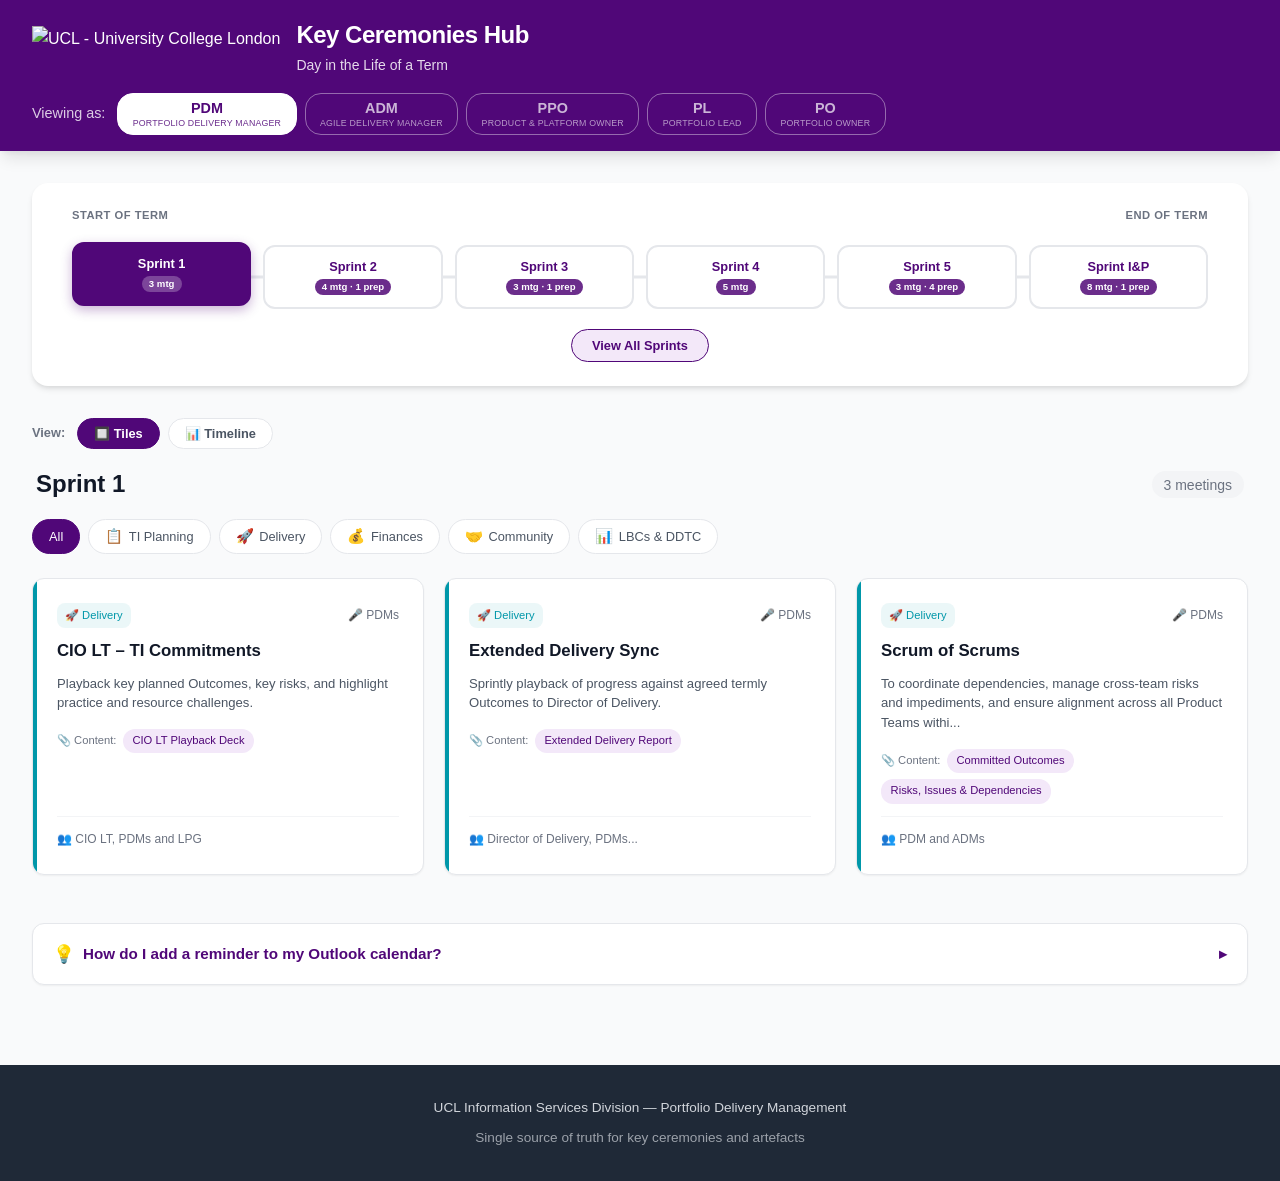
==== commit c676cae8: "Add files via upload" ====
--- a/preview.html
+++ b/preview.html
@@ -1988,11 +1988,11 @@
     },
     {
       id: "inspect-adapt-slides",
-      name: "Inspect & Adapt Slides",
+      name: "Portfolio Inspect & Adapt Slide Deck",
       description: "A consolidated summary of progress, metrics, insights, and key improvement areas captured from the term review.",
       outcome: "Portfolio Inspect & Adapt slides are updated with portfolio progress against term outcomes, including metrics and key insights.",
       preparedBy: "Change Portfolio Delivery Manager",
-      screenshots: []
+      screenshots: ["Images/portfolio-inspect-adapt-slide-deck.png.png"]
     },
     {
       id: "vision-of-visions-slides",
@@ -2061,7 +2061,7 @@
     },
     {
       id: "ti-playback",
-      name: "TI Playback",
+      name: "Portfolio Inspect & Adapt",
       category: "ti-planning",
       personas: ["pdm", "adm", "ppo", "pl", "po"],
       activityGroup: "TIP",
@@ -2069,7 +2069,7 @@
       presenter: "Various",
       why: "To demonstrate what has been delivered during the Planning Increment and review any outstanding challenge.",
       outcome: "Stakeholders have confidence in delivery outcomes and understand any remaining risks, carry-over work and implications for the next Termly Increment.",
-      content: ["portfolio-vision-slide-deck"],
+      content: ["inspect-adapt-slides"],
       whoAttends: "Portfolio Owner, Portfolio Lead, PDM, Product & Platform Owners, Relevant Platform and Product team representatives, LPG Rep for Change Portfolio"
     },
     {
@@ -2157,7 +2157,7 @@
       id: "retro",
       name: "Retro",
       category: "delivery",
-      personas: ["pdm", "adm", "ppo"],
+      personas: ["adm", "ppo"],
       activityGroup: "",
       sprints: ["sprint-1", "sprint-2", "sprint-3", "sprint-4", "sprint-5", "sprint-6", "sprint-6-ia"],
       presenter: "ADM",
@@ -2203,7 +2203,7 @@
       presenter: "Various",
       why: "To maintain a single portfolio of investment in digital delivery and transformation and ensure continued alignment with the University's overarching strategy and digital strategy.",
       outcome: "Approved investment decisions and Lean Business Cases sign-off, with clear alignment on priorities, risks, and progress against portfolio outcomes.",
-      content: ["portfolio-status-update", "portfolio-delivery-updates", "portfolio-roadmap", "lean-business-case"],
+      content: ["portfolio-status-update", "portfolio-delivery-updates", "lean-business-case"],
       whoAttends: "CIO, Director of Delivery, Portfolio Owners"
     },
     {
@@ -2223,7 +2223,7 @@
       id: "sprint-planning",
       name: "Sprint Planning",
       category: "delivery",
-      personas: ["pdm", "adm", "ppo"],
+      personas: ["adm", "ppo"],
       activityGroup: "",
       sprints: ["sprint-1", "sprint-2", "sprint-3", "sprint-4", "sprint-5", "sprint-6", "sprint-6-ia"],
       presenter: "Product Owner (priorities) and ADM (facilitation)",
@@ -2261,11 +2261,11 @@
       checklist: ["RAG Status updated", "Delivery Confidence section updated", "Financial position provided"]
     },
 
-    // ---- TI Playback ----
+    // ---- Portfolio Inspect & Adapt (id: ti-playback) ----
     {
       id: "prep-ti-playback-pdm",
       meetingId: "ti-playback",
-      meetingName: "TI Playback",
+      meetingName: "Portfolio Inspect & Adapt",
       personas: ["pdm"],
       prepSprint: "sprint-5",
       meetingSprint: "sprint-6-ia",
@@ -2275,7 +2275,7 @@
     {
       id: "prep-ti-playback-adm",
       meetingId: "ti-playback",
-      meetingName: "TI Playback",
+      meetingName: "Portfolio Inspect & Adapt",
       personas: ["adm"],
       prepSprint: "sprint-5",
       meetingSprint: "sprint-6-ia",
@@ -2285,7 +2285,7 @@
     {
       id: "prep-ti-playback-ppo",
       meetingId: "ti-playback",
-      meetingName: "TI Playback",
+      meetingName: "Portfolio Inspect & Adapt",
       personas: ["ppo"],
       prepSprint: "sprint-5",
       meetingSprint: "sprint-6-ia",
@@ -2489,7 +2489,7 @@
       meetingId: "monthly-forecast-review",
       meetingName: "Monthly Product Team Forecast Review",
       personas: ["adm"],
-      prepSprint: "sprint-1",
+      prepSprint: "sprint-6-ia",
       meetingSprint: "sprint-1",
       message: "Ensure team forecast is up to date.",
       checklist: []
@@ -2499,7 +2499,7 @@
       meetingId: "monthly-forecast-review",
       meetingName: "Monthly Product Team Forecast Review",
       personas: ["adm"],
-      prepSprint: "sprint-3",
+      prepSprint: "sprint-2",
       meetingSprint: "sprint-3",
       message: "Ensure team forecast is up to date.",
       checklist: []
@@ -2509,7 +2509,7 @@
       meetingId: "monthly-forecast-review",
       meetingName: "Monthly Product Team Forecast Review",
       personas: ["adm"],
-      prepSprint: "sprint-5",
+      prepSprint: "sprint-4",
       meetingSprint: "sprint-5",
       message: "Ensure team forecast is up to date.",
       checklist: []
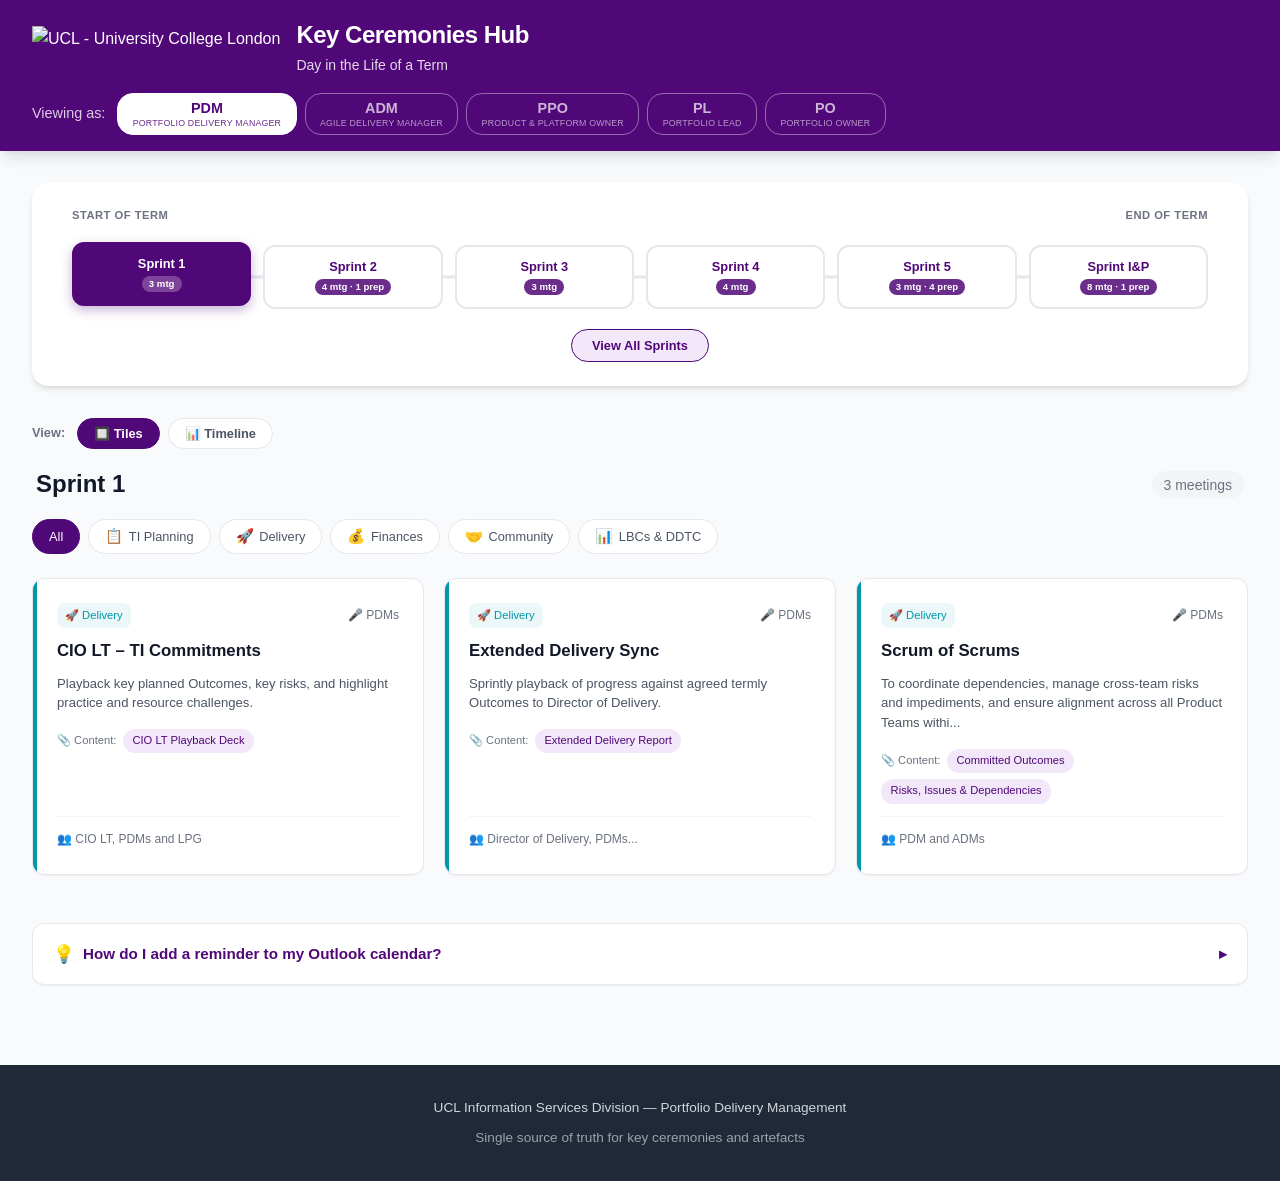
==== commit 115e9d8d: "Add files via upload" ====
--- a/preview.html
+++ b/preview.html
@@ -2145,7 +2145,7 @@
       category: "delivery",
       personas: ["pdm", "adm", "ppo", "pl"],
       activityGroup: "SD",
-      sprints: ["sprint-3", "sprint-4"],
+      sprints: ["sprint-3"],
       presenter: "Various",
       why: "To showcase progress and demonstrate delivered value across the digital change portfolios, enabling visibility, engagement, and shared learning.",
       outcome: "Stakeholders gain visibility of recent delivery achievements, provide feedback.",
@@ -2391,32 +2391,12 @@
       checklist: ["Demo content confirmed with the team"]
     },
     {
-      id: "prep-showcase-pdm-s3",
-      meetingId: "showcase-demo",
-      meetingName: "ISD & ARC Showcase Demo",
-      personas: ["pdm"],
-      prepSprint: "sprint-3",
-      meetingSprint: "sprint-4",
-      message: "Confirm with the team which demo they are planning to present.",
-      checklist: ["Demo content confirmed with the team"]
-    },
-    {
       id: "prep-showcase-adm-s2",
       meetingId: "showcase-demo",
       meetingName: "ISD & ARC Showcase Demo",
       personas: ["adm"],
       prepSprint: "sprint-2",
       meetingSprint: "sprint-3",
-      message: "Ensure the demo presentation is prepared and ready for delivery.",
-      checklist: ["Demo presentation prepared and ready", "Key highlights and outcomes identified", "Demo tested and ready for presentation"]
-    },
-    {
-      id: "prep-showcase-adm-s3",
-      meetingId: "showcase-demo",
-      meetingName: "ISD & ARC Showcase Demo",
-      personas: ["adm"],
-      prepSprint: "sprint-3",
-      meetingSprint: "sprint-4",
       message: "Ensure the demo presentation is prepared and ready for delivery.",
       checklist: ["Demo presentation prepared and ready", "Key highlights and outcomes identified", "Demo tested and ready for presentation"]
     },
